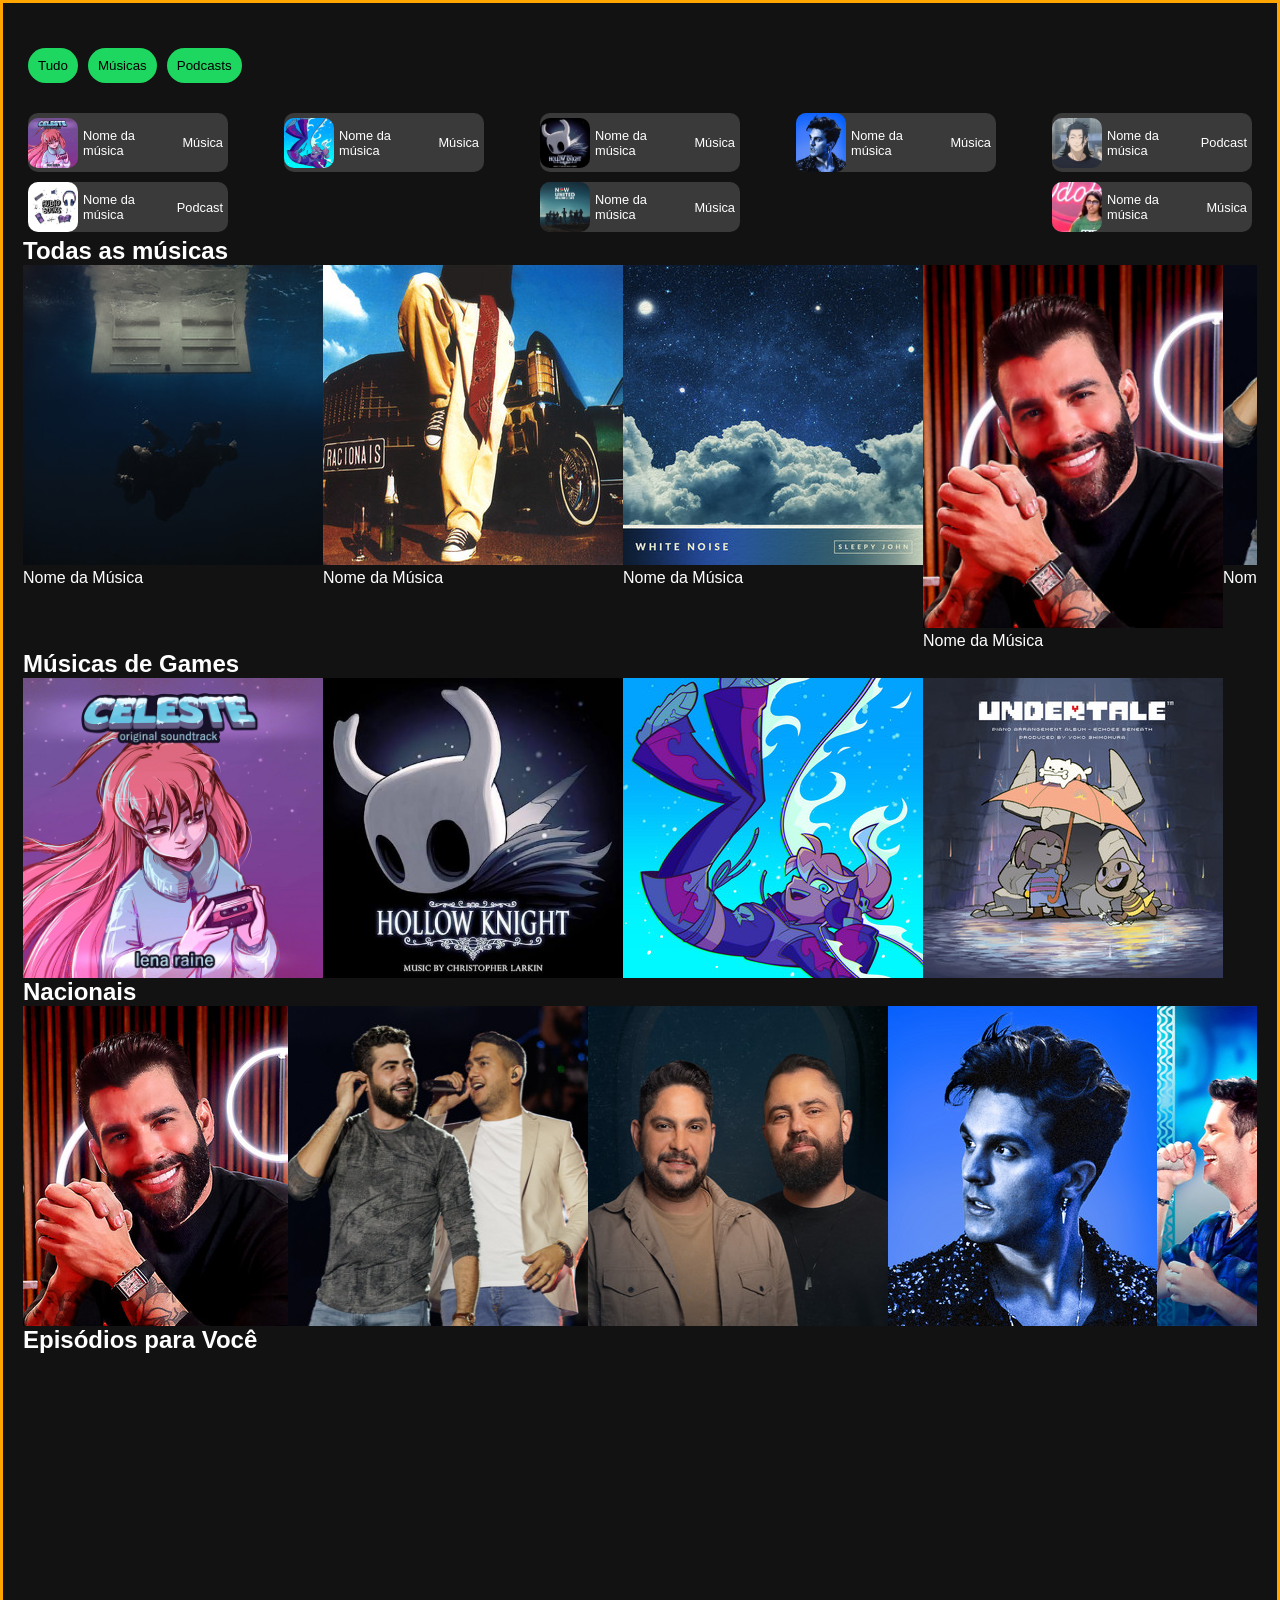
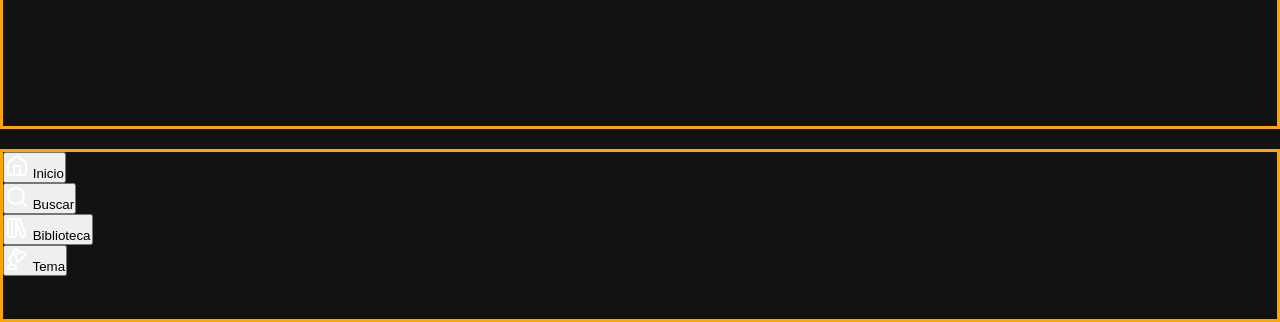
==== spotify/index.html @ 1beeb6f3 "alterando projeto" ====
<!DOCTYPE html>
<html lang="pt-br">
<head>
    <meta charset="UTF-8">
    <meta name="viewport" content="width=device-width, initial-scale=1.0">
    <title>spotify</title>
    <script async src="script.js"></script>
    <link rel="stylesheet" href="mobileFirst.css">
</head>
<body>
   <div class="container">
       <main id="main">
        <section class="inicio" id="home">
            <nav>
                <ul>
                    <li><button class="botoesHome" id="tudo">Tudo</button></li>
                    <li><button class="botoesHome" id="musicas">Músicas</button></li>
                    <li><button class="botoesHome" id="podcasts">Podcasts</button></li>
                </ul>
            </nav>
            <div id="respostaConteudoAssistido">
                <div class="conteudo">
                    <img src="imagens/celeste.jpg" alt="imagem1" class="imagemConteudo">
                    <p class="textoAssistido">Nome da música</p>
                    <p class="categoria">Música</p>
                </div>
                <div class="conteudo">
                    <img src="imagens/rift.jpg" alt="imagem2" class="imagemConteudo">
                    <p class="textoAssistido">Nome da música</p>
                    <p class="categoria">Música</p>
                </div>
                <div class="conteudo">
                    <img src="imagens/hollow.jpg" alt="imagem3" class="imagemConteudo">
                    <p class="textoAssistido">Nome da música</p>
                    <p class="categoria">Música</p>
                </div>
                <div class="conteudo">
                    <img src="imagens/artista-luan-santana.jpg" alt="imagem4" class="imagemConteudo">
                    <p class="textoAssistido">Nome da música</p>
                    <p class="categoria">Música</p>
                </div>
                <div class="conteudo">
                    <img src="imagens/fisolofatos.jpg" alt="imagem5" class="imagemConteudo">
                    <p class="textoAssistido">Nome da música</p>
                    <p class="categoria">Podcast</p>
                </div>
                <div class="conteudo">
                    <img src="imagens/audiolivro.jpg" alt="imagem6" class="imagemConteudo">
                    <p class="textoAssistido">Nome da música</p>
                    <p class="categoria">Podcast</p>
                </div>
                <div class="conteudo">
                    <img src="imagens/now.jpg" alt="imagem7" class="imagemConteudo">
                    <p class="textoAssistido">Nome da música</p>
                    <p class="categoria">Música</p>
                </div>
                <div class="conteudo">
                    <img src="imagens/ursinho.jpg" alt="imagem8" class="imagemConteudo">
                    <p class="textoAssistido">Nome da música</p>
                    <p class="categoria">Música</p>
                </div>
            </div>
            <div class="todasMusicasPodcasts">
                <div class="musicasPodcasts">
                    <h1>Todas as músicas</h1>
                    <div class="imagensLaterais">
                        <div class="imagem"><img src="imagens/album-hit-me.jpg" class="imagemLateral" alt=""><span>Nome da Música</span></div>
                        <div class="imagemNomeMusica"><img src="imagens/album-vida-loka.jpg" class="imagemLateral" alt=""> <span>Nome da Música</span></div>
                        <div class="imagemNomeMusica"><img src="imagens/album-white-noise.jpg" class="imagemLateral" alt=""> <span>Nome da Música</span></div>
                        <div class="imagemNomeMusica"><img src="imagens/artista-gustavo-limma.jpg" class="imagemLateral" alt=""><span>Nome da Música</span></div>
                        <div class="imagemNomeMusica"><img src="imagens/artista-henrique-juliano.jpg" class="imagemLateral" alt=""><span>Nome da Música</span></div>
                        <div class="imagemNomeMusica"><img src="imagens/artista-jorge-mateus.jpg" class="imagemLateral" alt=""><span>Nome da Música</span></div>
                        <div class="imagemNomeMusica"><img src="imagens/artista-luan-santana.jpg" class="imagemLateral" alt=""><span>Nome da Música</span></div>
                        <div class="imagemNomeMusica"><img src="imagens/artista-mateus-kauan.jpg" class="imagemLateral" alt=""><span>Nome da Música</span></div>
                        <div class="imagemNomeMusica"><img src="imagens/artista-ze-neto.jpg" class="imagemLateral" alt=""> <span>Nome da Música</span></div>
                        <div class="imagemNomeMusica"><img src="imagens/audiolivro.jpg" class="imagemLateral" alt=""> <span>Nome da Música</span></div>
                        <div class="imagemNomeMusica"><img src="imagens/bieber.jpg" class="imagemLateral" alt=""> <span>Nome da Música</span></div>
                        <div class="imagemNomeMusica"><img src="imagens/celeste.jpg" class="imagemLateral" alt=""> <span>Nome da Música</span></div>
                        <div class="imagemNomeMusica"><img src="imagens/fisolofatos.jpg" class="imagemLateral" alt=""> <span>Nome da Música</span></div>
                        <div class="imagemNomeMusica"><img src="imagens/hollow.jpg" class="imagemLateral" alt=""> <span>Nome da Música</span></div>
                        <div class="imagemNomeMusica"><img src="imagens/images.jpg" class="imagemLateral" alt=""> <span>Nome da Música</span></div>
                        <div class="imagemNomeMusica"><img src="imagens/now.jpg" class="imagemLateral" alt=""> <span>Nome da Música</span></div>
                        <div class="imagemNomeMusica"><img src="imagens/olivia.jpg" class="imagemLateral" alt=""> <span>Nome da Música</span></div>
                        <div class="imagemNomeMusica"><img src="imagens/rift.jpg" class="imagemLateral" alt=""> <span>Nome da Música</span></div>
                        <div class="imagemNomeMusica"><img src="imagens/undertale.jpg" class="imagemLateral" alt=""> <span>Nome da Música</span></div>
                        <div class="imagemNomeMusica"><img src="imagens/ursinho.jpg" class="imagemLateral" alt=""> <span>Nome da Música</span></div>
                    </div>
                </div>
                <div class="musicasPodcasts">
                    <h1>Músicas de Games</h1>
                    <div class="imagensLaterais">
                        <img src="imagens/celeste.jpg" class="imagemLateral" alt="">
                        <img src="imagens/hollow.jpg" class="imagemLateral" alt="">
                        <img src="imagens/rift.jpg" class="imagemLateral" alt="">
                        <img src="imagens/undertale.jpg" class="imagemLateral" alt="">
                    </div>
                </div>
                <div class="musicasPodcasts">
                    <h1>Nacionais</h1>
                    <div class="imagensLaterais">
                        <img src="imagens/artista-gustavo-limma.jpg" class="imagemLateral" alt="">
                        <img src="imagens/artista-henrique-juliano.jpg" class="imagemLateral" alt="">
                        <img src="imagens/artista-jorge-mateus.jpg" class="imagemLateral" alt="">
                        <img src="imagens/artista-luan-santana.jpg" class="imagemLateral" alt="">
                        <img src="imagens/artista-mateus-kauan.jpg" class="imagemLateral" alt="">
                        <img src="imagens/artista-ze-neto.jpg" class="imagemLateral" alt="">
                    </div>
                </div>
                <div class="musicasPodcasts">
                    <h1>Episódios para Você</h1>
                    <div class="imagensLaterais">
                        <iframe data-testid="embed-iframe" style="border-radius:12px" src="https://open.spotify.com/embed/episode/2Ak2cxZjwN4RFr2B9PxRNq/video?utm_source=generator&si=b694e03b4227480e" width="624" height="351" frameBorder="0" allowfullscreen="" allow="autoplay; clipboard-write; encrypted-media; fullscreen; picture-in-picture" loading="lazy"></iframe>
                        <iframe data-testid="embed-iframe" style="border-radius:12px" src="https://open.spotify.com/embed/album/61zs0aCHOeTjiq68Gtgbyr?utm_source=generator&si=03b71d502d1e47e2" width="100%" height="352" frameBorder="0" allowfullscreen="" allow="autoplay; clipboard-write; encrypted-media; fullscreen; picture-in-picture" loading="lazy"></iframe>
                        <iframe data-testid="embed-iframe" style="border-radius:12px" src="https://open.spotify.com/embed/episode/2ncqU51EcldjbXZwUIEuwy/video?utm_source=generator&theme=0&si=b7e1fe48923e4279" width="624" height="351" frameBorder="0" allowfullscreen="" allow="autoplay; clipboard-write; encrypted-media; fullscreen; picture-in-picture" loading="lazy"></iframe>
                    </div>
                </div>
            </div>
        </section>
       </main>
       <nav id="nav">
        <ul>
            <li><button class="botoes" data-id="home">
                <svg xmlns="http://www.w3.org/2000/svg" width="24" height="24" viewBox="0 0 24 24" fill="none" stroke="#ffffff" stroke-width="2" stroke-linecap="round" stroke-linejoin="round" class="lucide lucide-house preview-icon"><path d="M15 21v-8a1 1 0 0 0-1-1h-4a1 1 0 0 0-1 1v8"/><path d="M3 10a2 2 0 0 1 .709-1.528l7-6a2 2 0 0 1 2.582 0l7 6A2 2 0 0 1 21 10v9a2 2 0 0 1-2 2H5a2 2 0 0 1-2-2z"/></svg>
                <span>Inicio</span>
            </button></li>
            <li><button class="botoes" data-id="buscar">
                <svg xmlns="http://www.w3.org/2000/svg" width="24" height="24" viewBox="0 0 24 24" fill="none" stroke="#ffffff" stroke-width="2" stroke-linecap="round" stroke-linejoin="round" class="lucide lucide-search preview-icon"><path d="m21 21-4.34-4.34"/><circle cx="11" cy="11" r="8"/></svg>
                <span>Buscar</span>
            </button></li>
            <li><button class="botoes" data-id="biblioteca">
                <svg xmlns="http://www.w3.org/2000/svg" width="24" height="24" viewBox="0 0 24 24" fill="none" stroke="#ffffff" stroke-width="2" stroke-linecap="round" stroke-linejoin="round" class="lucide lucide-library-big preview-icon"><rect width="8" height="18" x="3" y="3" rx="1"/><path d="M7 3v18"/><path d="M20.4 18.9c.2.5-.1 1.1-.6 1.3l-1.9.7c-.5.2-1.1-.1-1.3-.6L11.1 5.1c-.2-.5.1-1.1.6-1.3l1.9-.7c.5-.2 1.1.1 1.3.6Z"/></svg>
                <span>Biblioteca</span>
            </button></li>
            <li><button class="botoes" data-id="tema">
               <svg xmlns="http://www.w3.org/2000/svg" width="24" height="24" viewBox="0 0 24 24" fill="none" stroke="#ffffff" stroke-width="2" stroke-linecap="round" stroke-linejoin="round" class="lucide lucide-lamp-desk preview-icon"><path d="M10.293 2.293a1 1 0 0 1 1.414 0l2.5 2.5 5.994 1.227a1 1 0 0 1 .506 1.687l-7 7a1 1 0 0 1-1.687-.506l-1.227-5.994-2.5-2.5a1 1 0 0 1 0-1.414z"/><path d="m14.207 4.793-3.414 3.414"/><path d="M3 20a2 2 0 0 1 2-2h4a2 2 0 0 1 2 2v1a1 1 0 0 1-1 1H4a1 1 0 0 1-1-1z"/><path d="m9.086 6.5-4.793 4.793a1 1 0 0 0-.18 1.17L7 18"/></svg>
               <span>Tema</span>
            </button></li>
        </ul>
       </nav>
   </div>
</body>
</html>
---- spotify/mobileFirst.css ----
* {
    margin: 0;
    padding: 0;
    box-sizing: border-box;
    font-family: Arial, Helvetica, sans-serif;
}
body {
    width: 100%;
    height: 100vh;
    background-color: #121212;
    color: white;
}
body.ativo {
    background-color: white;
    color: black;
}
.container {
    display: grid;
    grid-template: 10fr 1fr / 100%;
    gap: 20px;
}
#main {
    width: 100%;
    padding: 20px;
    border: 3px solid orange;
    grid-area: 1 / 1 / 2 / 1;
}
#main nav {
    margin: 20px 0;
}
#main ul {
    display: flex;
    list-style-type: none;
}
#main .botoesHome {
    padding: 10px;
    margin: 5px;
    border-radius: 20px;
    border: none;
    cursor: pointer;
    transition: .4s ease-in-out;
    background-color: #1ED760;
}
#main .botoesHome:hover {
    background-color: #16A34A;
}
#respostaConteudoAssistido {
    display: flex;
    flex-flow: wrap;
    justify-content: space-between;
}
.conteudo {
    display: flex;
    background-color: #3a3a3a;
    width: 200px;
    align-items: center;
    border-radius: 10px;
    margin: 5px;
    cursor: pointer;
    transition: .4s ease-in-out;
}
.conteudo:hover {
    background-color: #3a3a3a88;
}
.imagemConteudo {
    border-radius: 10px;
    width: 50px;
}
.conteudo p{
    margin: 5px;
    font-size: .8em;
}
.imagemLateral {
    width: 300px;
}
.imagensLaterais {
    display: flex;
    overflow-x: auto;
}

#nav {
    grid-area: 2 / 1 / -1 / 1;
    border: 3px solid orange;
}
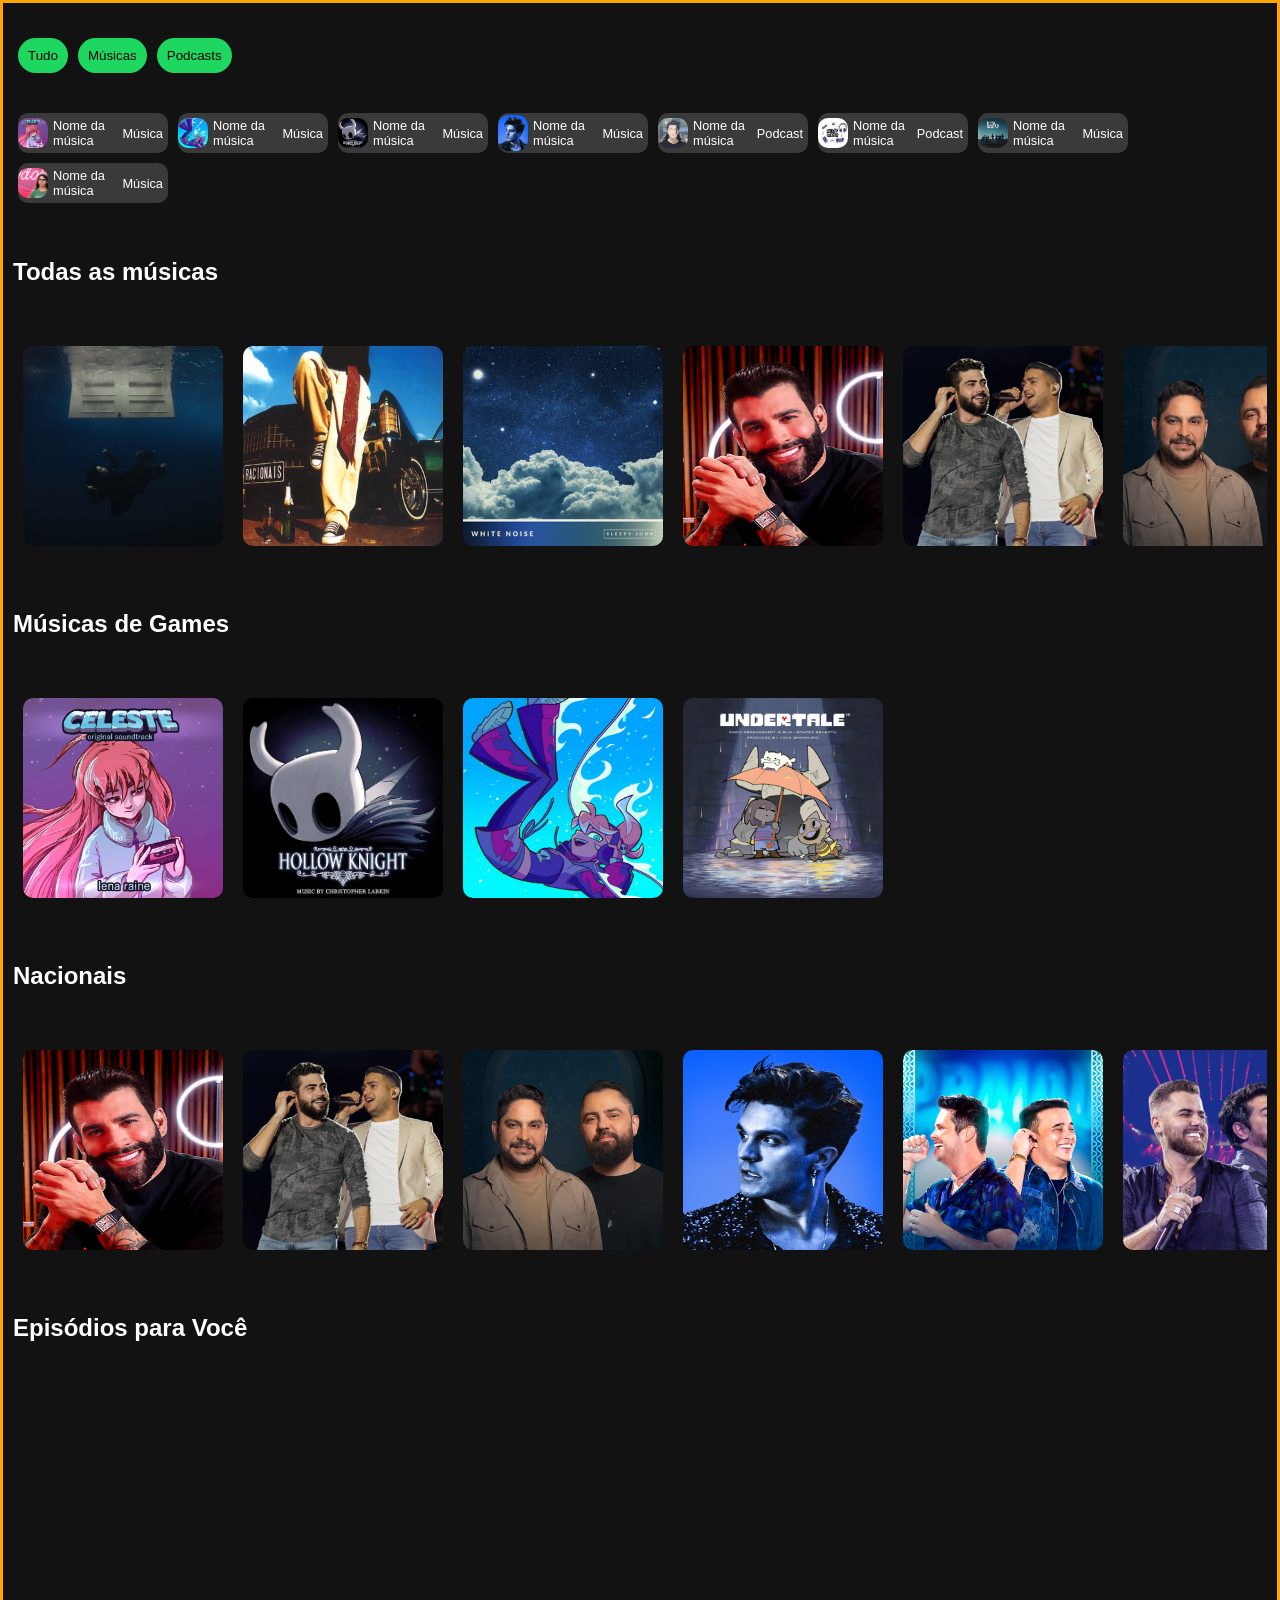
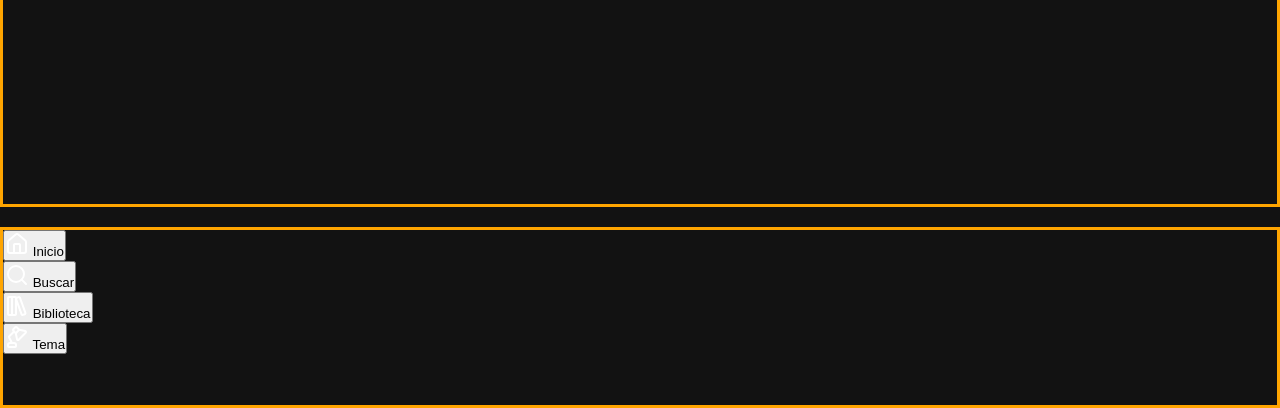
==== commit 7046dd9b: "atualizando" ====
--- a/spotify/index.html
+++ b/spotify/index.html
@@ -64,46 +64,136 @@
                 <div class="musicasPodcasts">
                     <h1>Todas as músicas</h1>
                     <div class="imagensLaterais">
-                        <div class="imagem"><img src="imagens/album-hit-me.jpg" class="imagemLateral" alt=""><span>Nome da Música</span></div>
-                        <div class="imagemNomeMusica"><img src="imagens/album-vida-loka.jpg" class="imagemLateral" alt=""> <span>Nome da Música</span></div>
-                        <div class="imagemNomeMusica"><img src="imagens/album-white-noise.jpg" class="imagemLateral" alt=""> <span>Nome da Música</span></div>
-                        <div class="imagemNomeMusica"><img src="imagens/artista-gustavo-limma.jpg" class="imagemLateral" alt=""><span>Nome da Música</span></div>
-                        <div class="imagemNomeMusica"><img src="imagens/artista-henrique-juliano.jpg" class="imagemLateral" alt=""><span>Nome da Música</span></div>
-                        <div class="imagemNomeMusica"><img src="imagens/artista-jorge-mateus.jpg" class="imagemLateral" alt=""><span>Nome da Música</span></div>
-                        <div class="imagemNomeMusica"><img src="imagens/artista-luan-santana.jpg" class="imagemLateral" alt=""><span>Nome da Música</span></div>
-                        <div class="imagemNomeMusica"><img src="imagens/artista-mateus-kauan.jpg" class="imagemLateral" alt=""><span>Nome da Música</span></div>
-                        <div class="imagemNomeMusica"><img src="imagens/artista-ze-neto.jpg" class="imagemLateral" alt=""> <span>Nome da Música</span></div>
-                        <div class="imagemNomeMusica"><img src="imagens/audiolivro.jpg" class="imagemLateral" alt=""> <span>Nome da Música</span></div>
-                        <div class="imagemNomeMusica"><img src="imagens/bieber.jpg" class="imagemLateral" alt=""> <span>Nome da Música</span></div>
-                        <div class="imagemNomeMusica"><img src="imagens/celeste.jpg" class="imagemLateral" alt=""> <span>Nome da Música</span></div>
-                        <div class="imagemNomeMusica"><img src="imagens/fisolofatos.jpg" class="imagemLateral" alt=""> <span>Nome da Música</span></div>
-                        <div class="imagemNomeMusica"><img src="imagens/hollow.jpg" class="imagemLateral" alt=""> <span>Nome da Música</span></div>
-                        <div class="imagemNomeMusica"><img src="imagens/images.jpg" class="imagemLateral" alt=""> <span>Nome da Música</span></div>
-                        <div class="imagemNomeMusica"><img src="imagens/now.jpg" class="imagemLateral" alt=""> <span>Nome da Música</span></div>
-                        <div class="imagemNomeMusica"><img src="imagens/olivia.jpg" class="imagemLateral" alt=""> <span>Nome da Música</span></div>
-                        <div class="imagemNomeMusica"><img src="imagens/rift.jpg" class="imagemLateral" alt=""> <span>Nome da Música</span></div>
-                        <div class="imagemNomeMusica"><img src="imagens/undertale.jpg" class="imagemLateral" alt=""> <span>Nome da Música</span></div>
-                        <div class="imagemNomeMusica"><img src="imagens/ursinho.jpg" class="imagemLateral" alt=""> <span>Nome da Música</span></div>
+                        <div class="imagemNomeMusica">
+                            <img src="imagens/album-hit-me.jpg" class="imagemLateral" alt="">
+                            <button class="botaoPlay"><svg xmlns="http://www.w3.org/2000/svg" width="32" height="32" viewBox="0 0 24 24" fill="black" stroke="currentColor" stroke-width="2" stroke-linecap="round" stroke-linejoin="round" class="lucide lucide-play preview-icon"><path d="M5 5a2 2 0 0 1 3.008-1.728l11.997 6.998a2 2 0 0 1 .003 3.458l-12 7A2 2 0 0 1 5 19z"/></svg></button>
+                        </div>
+                        <div class="imagemNomeMusica">
+                            <img src="imagens/album-vida-loka.jpg" class="imagemLateral" alt="">
+                            <button class="botaoPlay"><svg xmlns="http://www.w3.org/2000/svg" width="32" height="32" viewBox="0 0 24 24" fill="black" stroke="currentColor" stroke-width="2" stroke-linecap="round" stroke-linejoin="round" class="lucide lucide-play preview-icon"><path d="M5 5a2 2 0 0 1 3.008-1.728l11.997 6.998a2 2 0 0 1 .003 3.458l-12 7A2 2 0 0 1 5 19z"/></svg></button>
+                        </div>
+                        <div class="imagemNomeMusica">
+                            <img src="imagens/album-white-noise.jpg" class="imagemLateral" alt="">
+                            <button class="botaoPlay"><svg xmlns="http://www.w3.org/2000/svg" width="32" height="32" viewBox="0 0 24 24" fill="black" stroke="currentColor" stroke-width="2" stroke-linecap="round" stroke-linejoin="round" class="lucide lucide-play preview-icon"><path d="M5 5a2 2 0 0 1 3.008-1.728l11.997 6.998a2 2 0 0 1 .003 3.458l-12 7A2 2 0 0 1 5 19z"/></svg></button>
+                        </div>
+                        <div class="imagemNomeMusica">
+                            <img src="imagens/artista-gustavo-limma.jpg" class="imagemLateral" alt="">
+                            <button class="botaoPlay"><svg xmlns="http://www.w3.org/2000/svg" width="32" height="32" viewBox="0 0 24 24" fill="black" stroke="currentColor" stroke-width="2" stroke-linecap="round" stroke-linejoin="round" class="lucide lucide-play preview-icon"><path d="M5 5a2 2 0 0 1 3.008-1.728l11.997 6.998a2 2 0 0 1 .003 3.458l-12 7A2 2 0 0 1 5 19z"/></svg></button>
+                        </div>
+                        <div class="imagemNomeMusica">
+                            <img src="imagens/artista-henrique-juliano.jpg" class="imagemLateral" alt="">
+                            <button class="botaoPlay"><svg xmlns="http://www.w3.org/2000/svg" width="32" height="32" viewBox="0 0 24 24" fill="black" stroke="currentColor" stroke-width="2" stroke-linecap="round" stroke-linejoin="round" class="lucide lucide-play preview-icon"><path d="M5 5a2 2 0 0 1 3.008-1.728l11.997 6.998a2 2 0 0 1 .003 3.458l-12 7A2 2 0 0 1 5 19z"/></svg></button>
+                        </div>
+                        <div class="imagemNomeMusica">
+                            <img src="imagens/artista-jorge-mateus.jpg" class="imagemLateral" alt="">
+                            <button class="botaoPlay"><svg xmlns="http://www.w3.org/2000/svg" width="32" height="32" viewBox="0 0 24 24" fill="black" stroke="currentColor" stroke-width="2" stroke-linecap="round" stroke-linejoin="round" class="lucide lucide-play preview-icon"><path d="M5 5a2 2 0 0 1 3.008-1.728l11.997 6.998a2 2 0 0 1 .003 3.458l-12 7A2 2 0 0 1 5 19z"/></svg></button>
+                        </div>
+                        <div class="imagemNomeMusica">
+                            <img src="imagens/artista-luan-santana.jpg" class="imagemLateral" alt="">
+                            <button class="botaoPlay"><svg xmlns="http://www.w3.org/2000/svg" width="32" height="32" viewBox="0 0 24 24" fill="black" stroke="currentColor" stroke-width="2" stroke-linecap="round" stroke-linejoin="round" class="lucide lucide-play preview-icon"><path d="M5 5a2 2 0 0 1 3.008-1.728l11.997 6.998a2 2 0 0 1 .003 3.458l-12 7A2 2 0 0 1 5 19z"/></svg></button>
+                        </div>
+                        <div class="imagemNomeMusica">
+                            <img src="imagens/artista-mateus-kauan.jpg" class="imagemLateral" alt="">
+                            <button class="botaoPlay"><svg xmlns="http://www.w3.org/2000/svg" width="32" height="32" viewBox="0 0 24 24" fill="black" stroke="currentColor" stroke-width="2" stroke-linecap="round" stroke-linejoin="round" class="lucide lucide-play preview-icon"><path d="M5 5a2 2 0 0 1 3.008-1.728l11.997 6.998a2 2 0 0 1 .003 3.458l-12 7A2 2 0 0 1 5 19z"/></svg></button>
+                        </div>
+                        <div class="imagemNomeMusica">
+                            <img src="imagens/artista-ze-neto.jpg" class="imagemLateral" alt="">
+                            <button class="botaoPlay"><svg xmlns="http://www.w3.org/2000/svg" width="32" height="32" viewBox="0 0 24 24" fill="black" stroke="currentColor" stroke-width="2" stroke-linecap="round" stroke-linejoin="round" class="lucide lucide-play preview-icon"><path d="M5 5a2 2 0 0 1 3.008-1.728l11.997 6.998a2 2 0 0 1 .003 3.458l-12 7A2 2 0 0 1 5 19z"/></svg></button>
+                        </div>
+                        <div class="imagemNomeMusica">
+                            <img src="imagens/audiolivro.jpg" class="imagemLateral" alt="">
+                            <button class="botaoPlay"><svg xmlns="http://www.w3.org/2000/svg" width="32" height="32" viewBox="0 0 24 24" fill="black" stroke="currentColor" stroke-width="2" stroke-linecap="round" stroke-linejoin="round" class="lucide lucide-play preview-icon"><path d="M5 5a2 2 0 0 1 3.008-1.728l11.997 6.998a2 2 0 0 1 .003 3.458l-12 7A2 2 0 0 1 5 19z"/></svg></button>
+                        </div>
+                        <div class="imagemNomeMusica">
+                            <img src="imagens/bieber.jpg" class="imagemLateral" alt="">
+                            <button class="botaoPlay"><svg xmlns="http://www.w3.org/2000/svg" width="32" height="32" viewBox="0 0 24 24" fill="black" stroke="currentColor" stroke-width="2" stroke-linecap="round" stroke-linejoin="round" class="lucide lucide-play preview-icon"><path d="M5 5a2 2 0 0 1 3.008-1.728l11.997 6.998a2 2 0 0 1 .003 3.458l-12 7A2 2 0 0 1 5 19z"/></svg></button>
+                        </div>
+                        <div class="imagemNomeMusica">
+                            <img src="imagens/celeste.jpg" class="imagemLateral" alt="">
+                            <button class="botaoPlay"><svg xmlns="http://www.w3.org/2000/svg" width="32" height="32" viewBox="0 0 24 24" fill="black" stroke="currentColor" stroke-width="2" stroke-linecap="round" stroke-linejoin="round" class="lucide lucide-play preview-icon"><path d="M5 5a2 2 0 0 1 3.008-1.728l11.997 6.998a2 2 0 0 1 .003 3.458l-12 7A2 2 0 0 1 5 19z"/></svg></button>
+                        </div>
+                        <div class="imagemNomeMusica">
+                            <img src="imagens/fisolofatos.jpg" class="imagemLateral" alt="">
+                            <button class="botaoPlay"><svg xmlns="http://www.w3.org/2000/svg" width="32" height="32" viewBox="0 0 24 24" fill="black" stroke="currentColor" stroke-width="2" stroke-linecap="round" stroke-linejoin="round" class="lucide lucide-play preview-icon"><path d="M5 5a2 2 0 0 1 3.008-1.728l11.997 6.998a2 2 0 0 1 .003 3.458l-12 7A2 2 0 0 1 5 19z"/></svg></button>
+                        </div>
+                        <div class="imagemNomeMusica">
+                            <img src="imagens/hollow.jpg" class="imagemLateral" alt="">
+                            <button class="botaoPlay"><svg xmlns="http://www.w3.org/2000/svg" width="32" height="32" viewBox="0 0 24 24" fill="black" stroke="currentColor" stroke-width="2" stroke-linecap="round" stroke-linejoin="round" class="lucide lucide-play preview-icon"><path d="M5 5a2 2 0 0 1 3.008-1.728l11.997 6.998a2 2 0 0 1 .003 3.458l-12 7A2 2 0 0 1 5 19z"/></svg></button>
+                        </div>
+                        <div class="imagemNomeMusica">
+                            <img src="imagens/images.jpg" class="imagemLateral" alt="">
+                            <button class="botaoPlay"><svg xmlns="http://www.w3.org/2000/svg" width="32" height="32" viewBox="0 0 24 24" fill="black" stroke="currentColor" stroke-width="2" stroke-linecap="round" stroke-linejoin="round" class="lucide lucide-play preview-icon"><path d="M5 5a2 2 0 0 1 3.008-1.728l11.997 6.998a2 2 0 0 1 .003 3.458l-12 7A2 2 0 0 1 5 19z"/></svg></button>
+                        </div>
+                        <div class="imagemNomeMusica">
+                            <img src="imagens/now.jpg" class="imagemLateral" alt="">
+                            <button class="botaoPlay"><svg xmlns="http://www.w3.org/2000/svg" width="32" height="32" viewBox="0 0 24 24" fill="black" stroke="currentColor" stroke-width="2" stroke-linecap="round" stroke-linejoin="round" class="lucide lucide-play preview-icon"><path d="M5 5a2 2 0 0 1 3.008-1.728l11.997 6.998a2 2 0 0 1 .003 3.458l-12 7A2 2 0 0 1 5 19z"/></svg></button>
+                        </div>
+                        <div class="imagemNomeMusica">
+                            <img src="imagens/olivia.jpg" class="imagemLateral" alt="">
+                            <button class="botaoPlay"><svg xmlns="http://www.w3.org/2000/svg" width="32" height="32" viewBox="0 0 24 24" fill="black" stroke="currentColor" stroke-width="2" stroke-linecap="round" stroke-linejoin="round" class="lucide lucide-play preview-icon"><path d="M5 5a2 2 0 0 1 3.008-1.728l11.997 6.998a2 2 0 0 1 .003 3.458l-12 7A2 2 0 0 1 5 19z"/></svg></button>
+                        </div>
+                        <div class="imagemNomeMusica">
+                            <img src="imagens/rift.jpg" class="imagemLateral" alt="">
+                            <button class="botaoPlay"><svg xmlns="http://www.w3.org/2000/svg" width="32" height="32" viewBox="0 0 24 24" fill="black" stroke="currentColor" stroke-width="2" stroke-linecap="round" stroke-linejoin="round" class="lucide lucide-play preview-icon"><path d="M5 5a2 2 0 0 1 3.008-1.728l11.997 6.998a2 2 0 0 1 .003 3.458l-12 7A2 2 0 0 1 5 19z"/></svg></button>
+                        </div>
+                        <div class="imagemNomeMusica">
+                            <img src="imagens/undertale.jpg" class="imagemLateral" alt="">
+                            <button class="botaoPlay"><svg xmlns="http://www.w3.org/2000/svg" width="32" height="32" viewBox="0 0 24 24" fill="black" stroke="currentColor" stroke-width="2" stroke-linecap="round" stroke-linejoin="round" class="lucide lucide-play preview-icon"><path d="M5 5a2 2 0 0 1 3.008-1.728l11.997 6.998a2 2 0 0 1 .003 3.458l-12 7A2 2 0 0 1 5 19z"/></svg></button>
+                        </div>
+                        <div class="imagemNomeMusica">
+                            <img src="imagens/ursinho.jpg" class="imagemLateral" alt="">
+                            <button class="botaoPlay"><svg xmlns="http://www.w3.org/2000/svg" width="32" height="32" viewBox="0 0 24 24" fill="black" stroke="currentColor" stroke-width="2" stroke-linecap="round" stroke-linejoin="round" class="lucide lucide-play preview-icon"><path d="M5 5a2 2 0 0 1 3.008-1.728l11.997 6.998a2 2 0 0 1 .003 3.458l-12 7A2 2 0 0 1 5 19z"/></svg></button>
+                        </div>
                     </div>
                 </div>
                 <div class="musicasPodcasts">
                     <h1>Músicas de Games</h1>
                     <div class="imagensLaterais">
-                        <img src="imagens/celeste.jpg" class="imagemLateral" alt="">
-                        <img src="imagens/hollow.jpg" class="imagemLateral" alt="">
-                        <img src="imagens/rift.jpg" class="imagemLateral" alt="">
-                        <img src="imagens/undertale.jpg" class="imagemLateral" alt="">
+                        <div class="imagemNomeMusica">
+                            <img src="imagens/celeste.jpg" class="imagemLateral" alt="">
+                            <button class="botaoPlay"><svg xmlns="http://www.w3.org/2000/svg" width="32" height="32" viewBox="0 0 24 24" fill="black" stroke="currentColor" stroke-width="2" stroke-linecap="round" stroke-linejoin="round" class="lucide lucide-play preview-icon"><path d="M5 5a2 2 0 0 1 3.008-1.728l11.997 6.998a2 2 0 0 1 .003 3.458l-12 7A2 2 0 0 1 5 19z"/></svg></button>
+                        </div>
+                        <div class="imagemNomeMusica">
+                            <img src="imagens/hollow.jpg" class="imagemLateral" alt="">
+                            <button class="botaoPlay"><svg xmlns="http://www.w3.org/2000/svg" width="32" height="32" viewBox="0 0 24 24" fill="black" stroke="currentColor" stroke-width="2" stroke-linecap="round" stroke-linejoin="round" class="lucide lucide-play preview-icon"><path d="M5 5a2 2 0 0 1 3.008-1.728l11.997 6.998a2 2 0 0 1 .003 3.458l-12 7A2 2 0 0 1 5 19z"/></svg></button>
+                        </div>
+                        <div class="imagemNomeMusica">
+                            <img src="imagens/rift.jpg" class="imagemLateral" alt="">
+                            <button class="botaoPlay"><svg xmlns="http://www.w3.org/2000/svg" width="32" height="32" viewBox="0 0 24 24" fill="black" stroke="currentColor" stroke-width="2" stroke-linecap="round" stroke-linejoin="round" class="lucide lucide-play preview-icon"><path d="M5 5a2 2 0 0 1 3.008-1.728l11.997 6.998a2 2 0 0 1 .003 3.458l-12 7A2 2 0 0 1 5 19z"/></svg></button>
+                        </div>
+                        <div class="imagemNomeMusica">
+                            <img src="imagens/undertale.jpg" class="imagemLateral" alt="">
+                            <button class="botaoPlay"><svg xmlns="http://www.w3.org/2000/svg" width="32" height="32" viewBox="0 0 24 24" fill="black" stroke="currentColor" stroke-width="2" stroke-linecap="round" stroke-linejoin="round" class="lucide lucide-play preview-icon"><path d="M5 5a2 2 0 0 1 3.008-1.728l11.997 6.998a2 2 0 0 1 .003 3.458l-12 7A2 2 0 0 1 5 19z"/></svg></button>
+                        </div>
                     </div>
                 </div>
                 <div class="musicasPodcasts">
                     <h1>Nacionais</h1>
                     <div class="imagensLaterais">
-                        <img src="imagens/artista-gustavo-limma.jpg" class="imagemLateral" alt="">
-                        <img src="imagens/artista-henrique-juliano.jpg" class="imagemLateral" alt="">
-                        <img src="imagens/artista-jorge-mateus.jpg" class="imagemLateral" alt="">
-                        <img src="imagens/artista-luan-santana.jpg" class="imagemLateral" alt="">
-                        <img src="imagens/artista-mateus-kauan.jpg" class="imagemLateral" alt="">
-                        <img src="imagens/artista-ze-neto.jpg" class="imagemLateral" alt="">
+                        <div class="imagemNomeMusica">
+                            <img src="imagens/artista-gustavo-limma.jpg" class="imagemLateral" alt="">
+                            <button class="botaoPlay"><svg xmlns="http://www.w3.org/2000/svg" width="32" height="32" viewBox="0 0 24 24" fill="black" stroke="currentColor" stroke-width="2" stroke-linecap="round" stroke-linejoin="round" class="lucide lucide-play preview-icon"><path d="M5 5a2 2 0 0 1 3.008-1.728l11.997 6.998a2 2 0 0 1 .003 3.458l-12 7A2 2 0 0 1 5 19z"/></svg></button>
+                        </div>
+                        <div class="imagemNomeMusica">
+                            <img src="imagens/artista-henrique-juliano.jpg" class="imagemLateral" alt="">
+                            <button class="botaoPlay"><svg xmlns="http://www.w3.org/2000/svg" width="32" height="32" viewBox="0 0 24 24" fill="black" stroke="currentColor" stroke-width="2" stroke-linecap="round" stroke-linejoin="round" class="lucide lucide-play preview-icon"><path d="M5 5a2 2 0 0 1 3.008-1.728l11.997 6.998a2 2 0 0 1 .003 3.458l-12 7A2 2 0 0 1 5 19z"/></svg></button>
+                        </div>
+                        <div class="imagemNomeMusica">
+                            <img src="imagens/artista-jorge-mateus.jpg" class="imagemLateral" alt="">
+                            <button class="botaoPlay"><svg xmlns="http://www.w3.org/2000/svg" width="32" height="32" viewBox="0 0 24 24" fill="black" stroke="currentColor" stroke-width="2" stroke-linecap="round" stroke-linejoin="round" class="lucide lucide-play preview-icon"><path d="M5 5a2 2 0 0 1 3.008-1.728l11.997 6.998a2 2 0 0 1 .003 3.458l-12 7A2 2 0 0 1 5 19z"/></svg></button>
+                        </div>
+                        <div class="imagemNomeMusica">
+                            <img src="imagens/artista-luan-santana.jpg" class="imagemLateral" alt="">
+                            <button class="botaoPlay"><svg xmlns="http://www.w3.org/2000/svg" width="32" height="32" viewBox="0 0 24 24" fill="black" stroke="currentColor" stroke-width="2" stroke-linecap="round" stroke-linejoin="round" class="lucide lucide-play preview-icon"><path d="M5 5a2 2 0 0 1 3.008-1.728l11.997 6.998a2 2 0 0 1 .003 3.458l-12 7A2 2 0 0 1 5 19z"/></svg></button>
+                        </div>
+                        <div class="imagemNomeMusica">
+                            <img src="imagens/artista-mateus-kauan.jpg" class="imagemLateral" alt="">
+                            <button class="botaoPlay"><svg xmlns="http://www.w3.org/2000/svg" width="32" height="32" viewBox="0 0 24 24" fill="black" stroke="currentColor" stroke-width="2" stroke-linecap="round" stroke-linejoin="round" class="lucide lucide-play preview-icon"><path d="M5 5a2 2 0 0 1 3.008-1.728l11.997 6.998a2 2 0 0 1 .003 3.458l-12 7A2 2 0 0 1 5 19z"/></svg></button>
+                        </div>
+                        <div class="imagemNomeMusica">
+                            <img src="imagens/artista-ze-neto.jpg" class="imagemLateral" alt="">
+                            <button class="botaoPlay"><svg xmlns="http://www.w3.org/2000/svg" width="32" height="32" viewBox="0 0 24 24" fill="black" stroke="currentColor" stroke-width="2" stroke-linecap="round" stroke-linejoin="round" class="lucide lucide-play preview-icon"><path d="M5 5a2 2 0 0 1 3.008-1.728l11.997 6.998a2 2 0 0 1 .003 3.458l-12 7A2 2 0 0 1 5 19z"/></svg></button>
+                        </div>
                     </div>
                 </div>
                 <div class="musicasPodcasts">
--- a/spotify/mobileFirst.css
+++ b/spotify/mobileFirst.css
@@ -21,7 +21,7 @@
 }
 #main {
     width: 100%;
-    padding: 20px;
+    padding: 10px;
     border: 3px solid orange;
     grid-area: 1 / 1 / 2 / 1;
 }
@@ -47,12 +47,17 @@
 #respostaConteudoAssistido {
     display: flex;
     flex-flow: wrap;
-    justify-content: space-between;
+    justify-content: flex-start;
+    margin: 30px 0;
+    width: 100%;
 }
+
+
+
 .conteudo {
     display: flex;
     background-color: #3a3a3a;
-    width: 200px;
+    width: 150px;
     align-items: center;
     border-radius: 10px;
     margin: 5px;
@@ -64,20 +69,58 @@
 }
 .imagemConteudo {
     border-radius: 10px;
-    width: 50px;
+    width: 30px;
 }
 .conteudo p{
     margin: 5px;
     font-size: .8em;
 }
-.imagemLateral {
-    width: 300px;
-}
+
+/* conteudo relacionado a imagens laterais */
+
 .imagensLaterais {
     display: flex;
     overflow-x: auto;
+    scrollbar-color: #555555 #202020;
+    scrollbar-width: thin;
+    margin: 50px 0;
+    cursor: pointer;
+}
+.imagemLateral {
+    width: 200px;
+    height: 200px;
+    margin: 10px;
+    border-radius: 10px;
+    padding: 0px;
+}
+.imagemLateral:hover {
+    background-color: #3a3a3a;
 }
 
+/* musicas */
+
+.musicasPodcasts {
+    margin: 50px 0;
+}
+.imagemNomeMusica {
+    position: relative;
+}
+.botaoPlay {
+    opacity: 0;
+    cursor: pointer;
+    position: absolute;
+    background-color: #1ED760;
+    border: none;
+    border-radius: 50%;
+    padding: 20px;
+    top: 130px;
+    left: 120px;
+    transition: .4s ease-in-out;
+}
+.imagemNomeMusica:hover .botaoPlay{
+    opacity: 1;
+    top: 120px;
+}
 #nav {
     grid-area: 2 / 1 / -1 / 1;
     border: 3px solid orange;
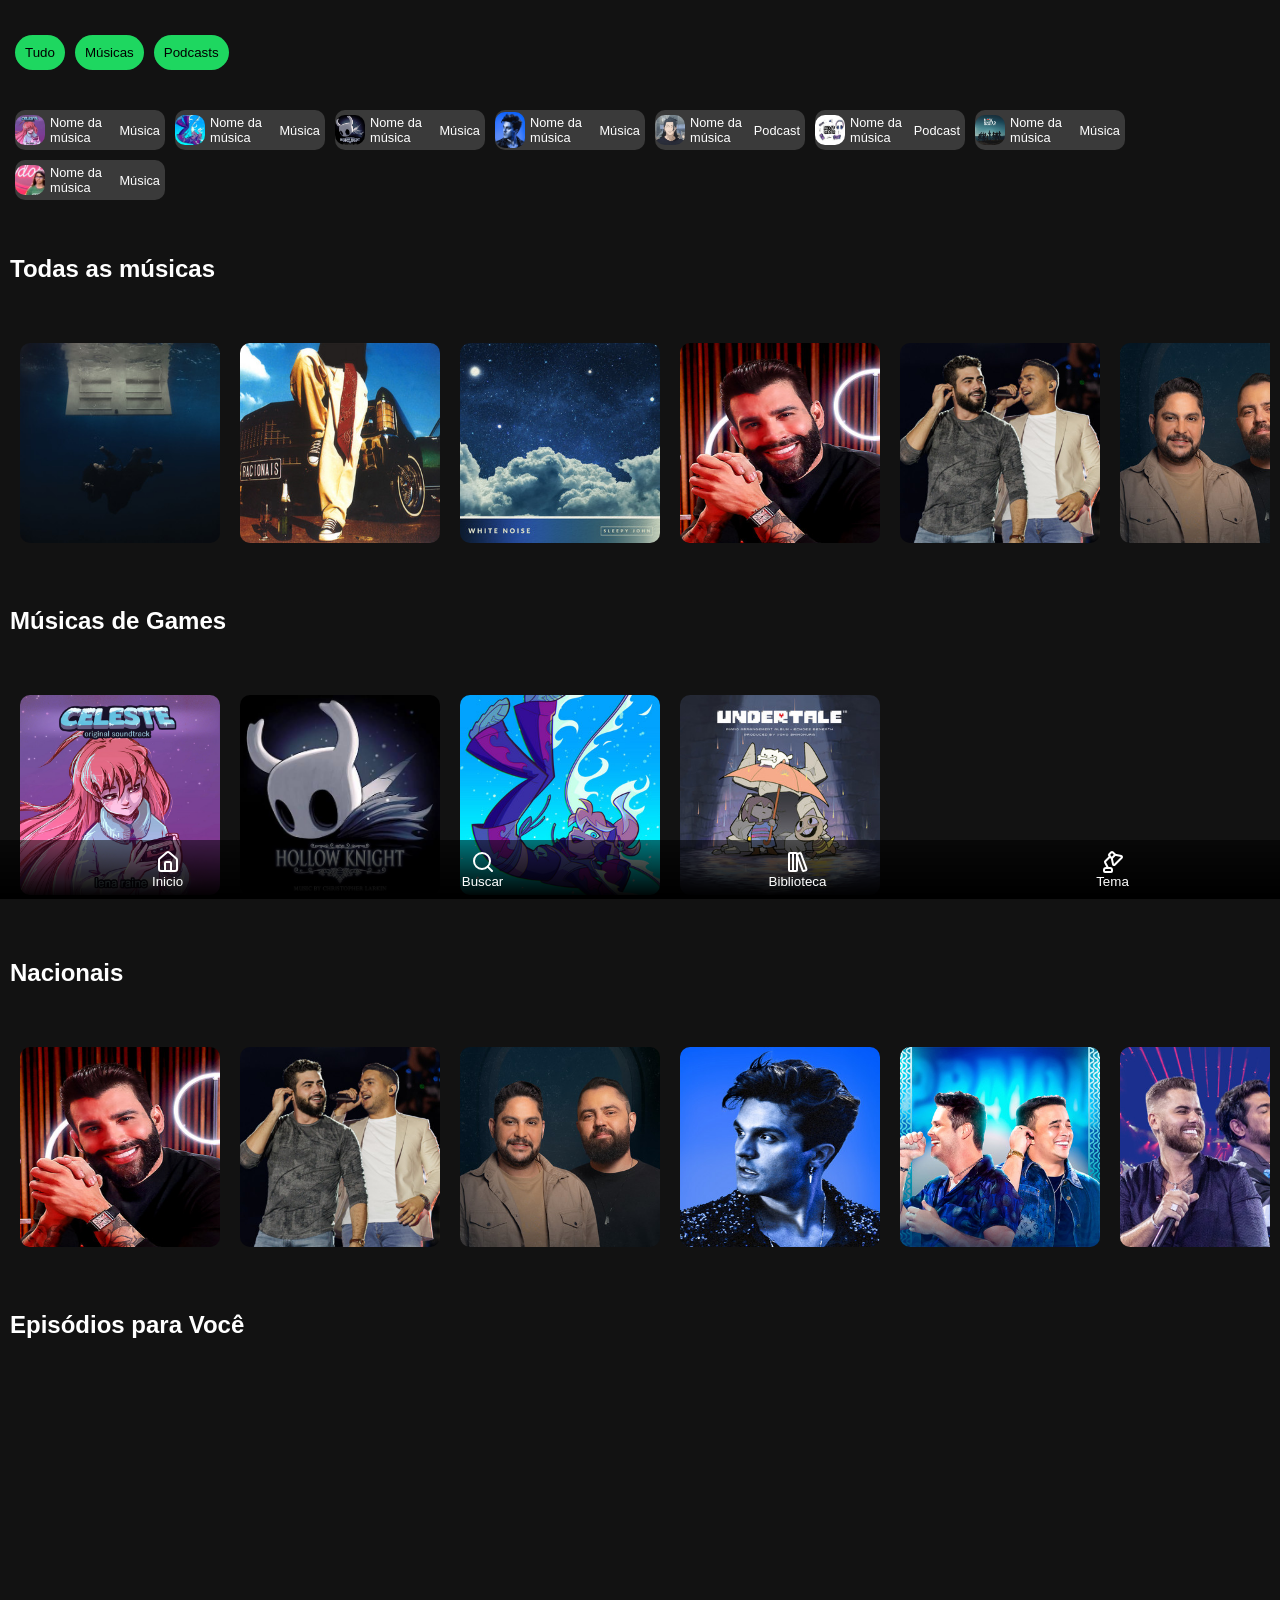
==== commit 1623ccc3: "terminado o main do mobile first" ====
--- a/spotify/index.html
+++ b/spotify/index.html
@@ -199,6 +199,7 @@
                 <div class="musicasPodcasts">
                     <h1>Episódios para Você</h1>
                     <div class="imagensLaterais">
+                        
                         <iframe data-testid="embed-iframe" style="border-radius:12px" src="https://open.spotify.com/embed/episode/2Ak2cxZjwN4RFr2B9PxRNq/video?utm_source=generator&si=b694e03b4227480e" width="624" height="351" frameBorder="0" allowfullscreen="" allow="autoplay; clipboard-write; encrypted-media; fullscreen; picture-in-picture" loading="lazy"></iframe>
                         <iframe data-testid="embed-iframe" style="border-radius:12px" src="https://open.spotify.com/embed/album/61zs0aCHOeTjiq68Gtgbyr?utm_source=generator&si=03b71d502d1e47e2" width="100%" height="352" frameBorder="0" allowfullscreen="" allow="autoplay; clipboard-write; encrypted-media; fullscreen; picture-in-picture" loading="lazy"></iframe>
                         <iframe data-testid="embed-iframe" style="border-radius:12px" src="https://open.spotify.com/embed/episode/2ncqU51EcldjbXZwUIEuwy/video?utm_source=generator&theme=0&si=b7e1fe48923e4279" width="624" height="351" frameBorder="0" allowfullscreen="" allow="autoplay; clipboard-write; encrypted-media; fullscreen; picture-in-picture" loading="lazy"></iframe>
--- a/spotify/mobileFirst.css
+++ b/spotify/mobileFirst.css
@@ -16,13 +16,13 @@
 }
 .container {
     display: grid;
-    grid-template: 10fr 1fr / 100%;
+    grid-template: 10fr 0.1fr / 100%;
     gap: 20px;
 }
 #main {
     width: 100%;
     padding: 10px;
-    border: 3px solid orange;
+    
     grid-area: 1 / 1 / 2 / 1;
 }
 #main nav {
@@ -121,7 +121,38 @@
     opacity: 1;
     top: 120px;
 }
+iframe {
+    margin: 50px 10px;
+    width: 700px;
+    height: 200px;
+    border-radius: 10px;
+    transition: .2s ease-in-out;
+}
+iframe:hover {
+    transform: scale(1.2);
+}
 #nav {
     grid-area: 2 / 1 / -1 / 1;
-    border: 3px solid orange;
+    
+    position: fixed;
+    bottom: 1px;
+    padding: 10px;
+    width: 100%;
+    background-image: linear-gradient(to bottom, rgba(0, 0, 0, 0.518), black);
+}
+#nav ul {
+    display: flex;
+    justify-content: space-around;
+    list-style-type: none;
+}
+#nav button {
+    cursor: pointer;
+    display: flex;
+    flex-flow: column;
+    justify-content: center;
+    align-items: center;
+    width: 100px;
+    border: 0;
+    color: white;
+    background-color: transparent;
 }
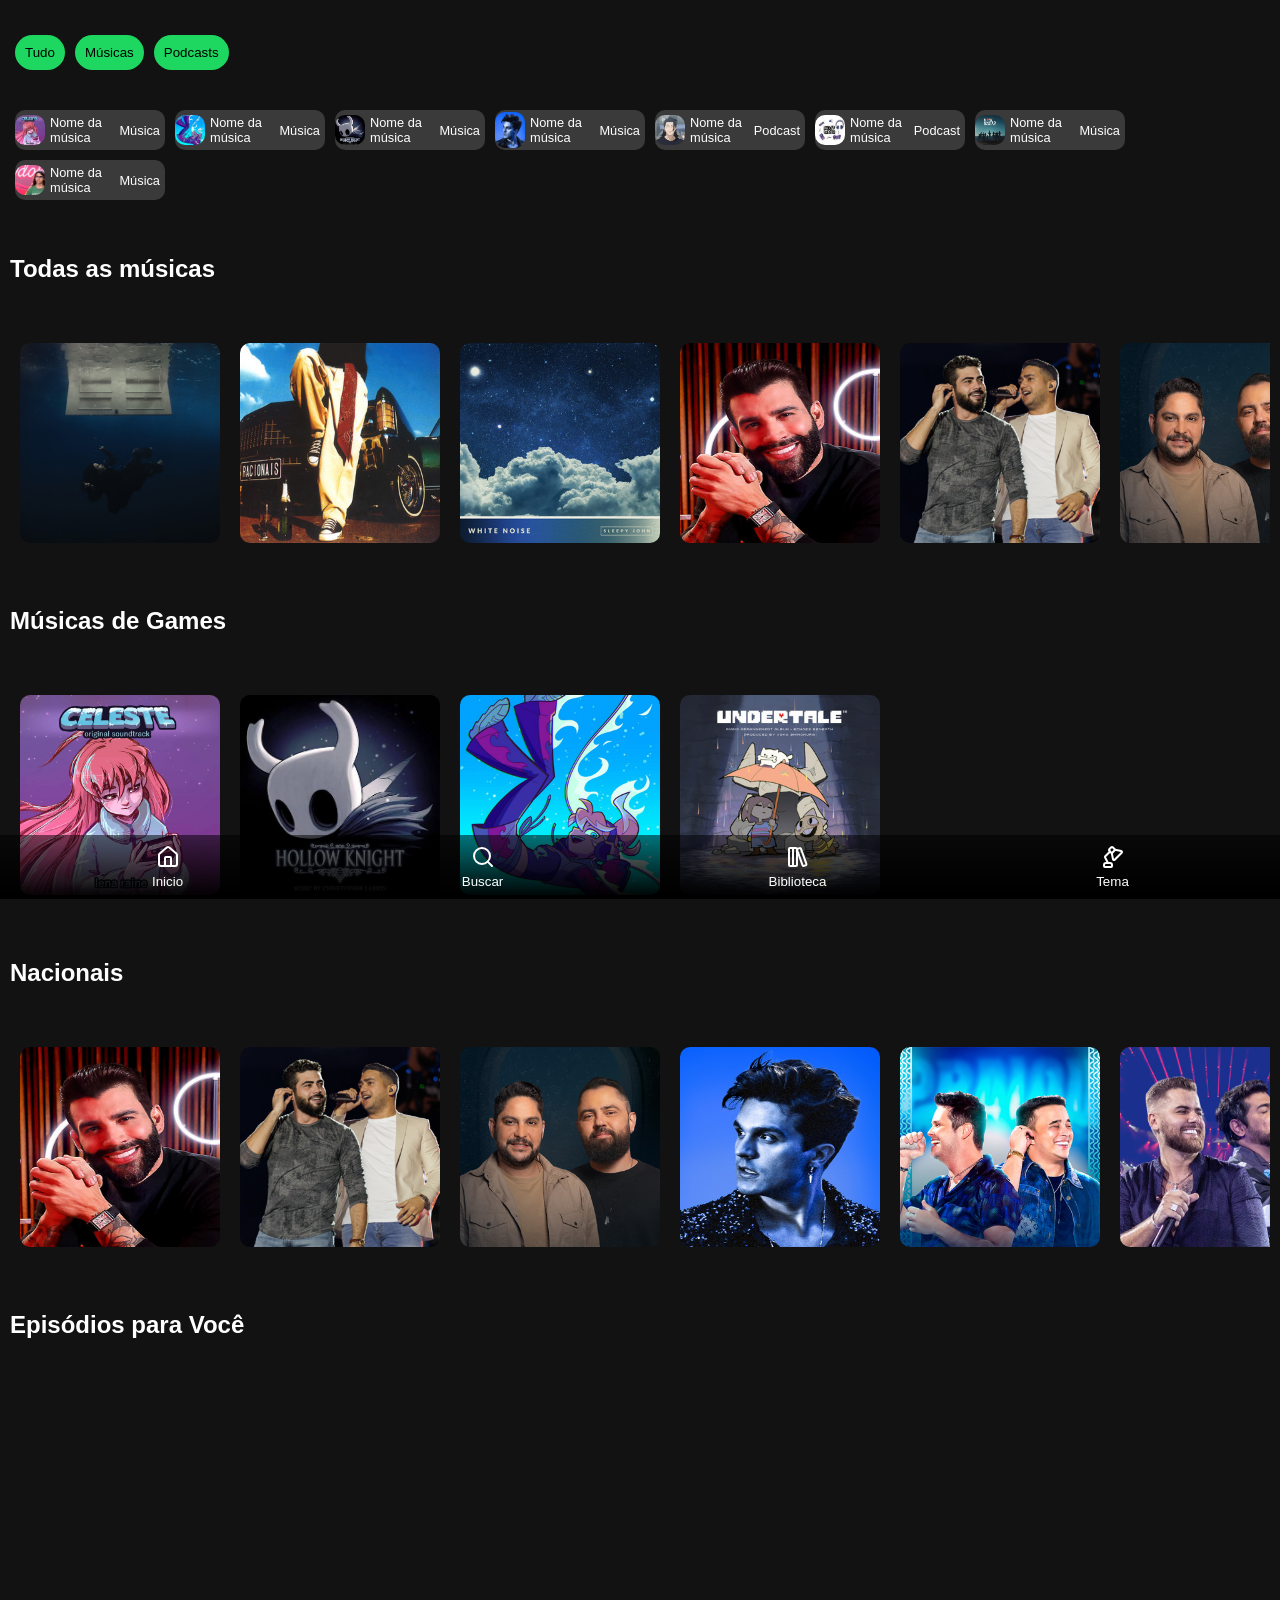
==== commit 4fd2dcbf: "." ====
--- a/spotify/index.html
+++ b/spotify/index.html
@@ -199,7 +199,7 @@
                 <div class="musicasPodcasts">
                     <h1>Episódios para Você</h1>
                     <div class="imagensLaterais">
-                        
+                        <iframe width="560" height="315" src="https://www.youtube.com/embed/qH_E3BYmLdM?si=u45ihRz7yiz3Pedq" title="YouTube video player" frameborder="0" allow="accelerometer; autoplay; clipboard-write; encrypted-media; gyroscope; picture-in-picture; web-share" referrerpolicy="strict-origin-when-cross-origin" allowfullscreen></iframe>
                         <iframe data-testid="embed-iframe" style="border-radius:12px" src="https://open.spotify.com/embed/episode/2Ak2cxZjwN4RFr2B9PxRNq/video?utm_source=generator&si=b694e03b4227480e" width="624" height="351" frameBorder="0" allowfullscreen="" allow="autoplay; clipboard-write; encrypted-media; fullscreen; picture-in-picture" loading="lazy"></iframe>
                         <iframe data-testid="embed-iframe" style="border-radius:12px" src="https://open.spotify.com/embed/album/61zs0aCHOeTjiq68Gtgbyr?utm_source=generator&si=03b71d502d1e47e2" width="100%" height="352" frameBorder="0" allowfullscreen="" allow="autoplay; clipboard-write; encrypted-media; fullscreen; picture-in-picture" loading="lazy"></iframe>
                         <iframe data-testid="embed-iframe" style="border-radius:12px" src="https://open.spotify.com/embed/episode/2ncqU51EcldjbXZwUIEuwy/video?utm_source=generator&theme=0&si=b7e1fe48923e4279" width="624" height="351" frameBorder="0" allowfullscreen="" allow="autoplay; clipboard-write; encrypted-media; fullscreen; picture-in-picture" loading="lazy"></iframe>
--- a/spotify/mobileFirst.css
+++ b/spotify/mobileFirst.css
@@ -149,6 +149,7 @@
     cursor: pointer;
     display: flex;
     flex-flow: column;
+    gap: 5px;
     justify-content: center;
     align-items: center;
     width: 100px;
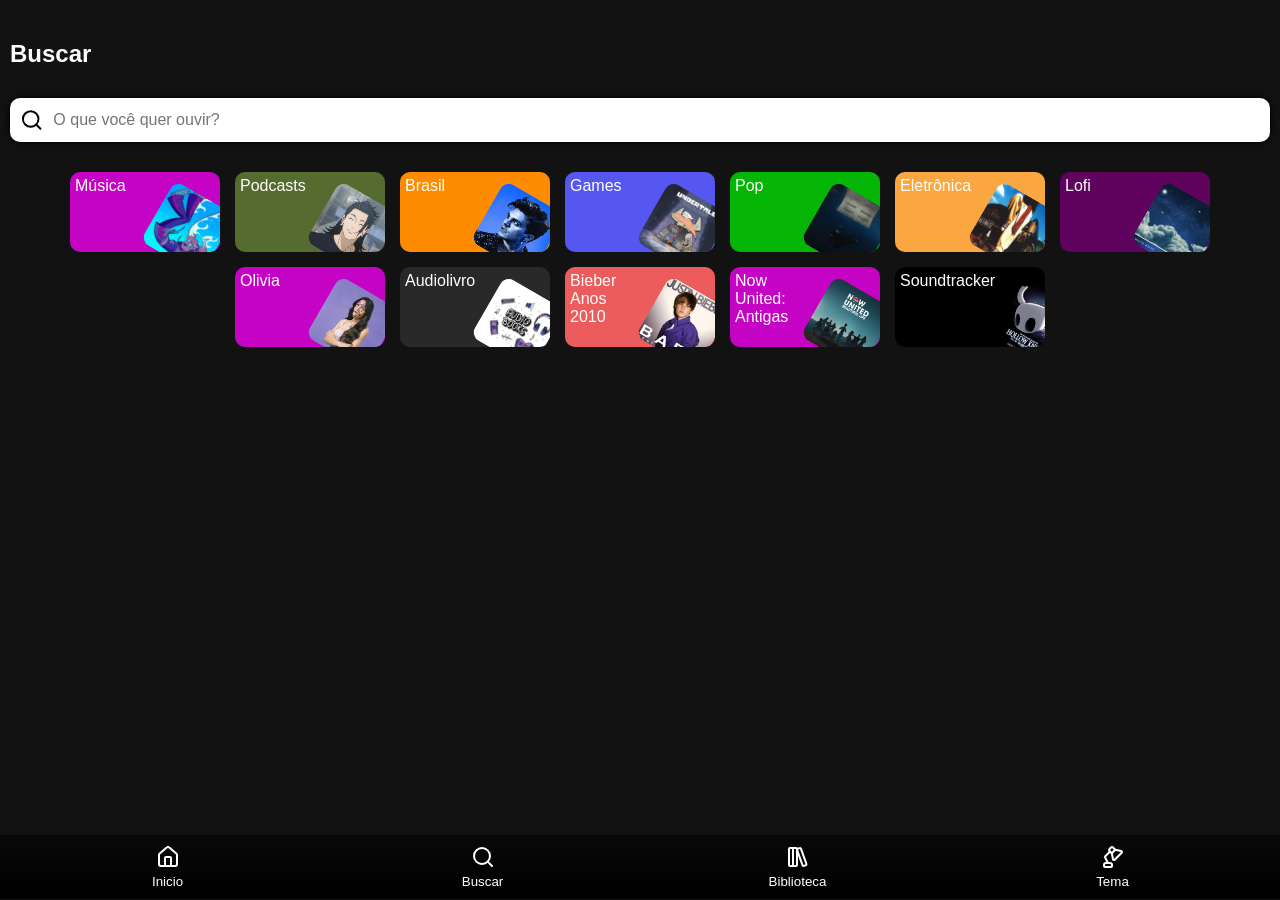
==== commit ef522944: "aba buscar" ====
--- a/spotify/index.html
+++ b/spotify/index.html
@@ -10,7 +10,7 @@
 <body>
    <div class="container">
        <main id="main">
-        <section class="inicio" id="home">
+        <section class="principal" id="home">
             <nav>
                 <ul>
                     <li><button class="botoesHome" id="tudo">Tudo</button></li>
@@ -201,12 +201,73 @@
                     <div class="imagensLaterais">
                         <iframe width="560" height="315" src="https://www.youtube.com/embed/qH_E3BYmLdM?si=u45ihRz7yiz3Pedq" title="YouTube video player" frameborder="0" allow="accelerometer; autoplay; clipboard-write; encrypted-media; gyroscope; picture-in-picture; web-share" referrerpolicy="strict-origin-when-cross-origin" allowfullscreen></iframe>
                         <iframe data-testid="embed-iframe" style="border-radius:12px" src="https://open.spotify.com/embed/episode/2Ak2cxZjwN4RFr2B9PxRNq/video?utm_source=generator&si=b694e03b4227480e" width="624" height="351" frameBorder="0" allowfullscreen="" allow="autoplay; clipboard-write; encrypted-media; fullscreen; picture-in-picture" loading="lazy"></iframe>
-                        <iframe data-testid="embed-iframe" style="border-radius:12px" src="https://open.spotify.com/embed/album/61zs0aCHOeTjiq68Gtgbyr?utm_source=generator&si=03b71d502d1e47e2" width="100%" height="352" frameBorder="0" allowfullscreen="" allow="autoplay; clipboard-write; encrypted-media; fullscreen; picture-in-picture" loading="lazy"></iframe>
+                        <iframe data-testid="embed-iframe" style="border-radius:12px" src="https://open.spotify.com/embed/album/61zs0aCHOeTjiq68Gtgbyr?utm_source=generator&si=03b71d502d1e47e2" width="100%" height="852" frameBorder="0" allowfullscreen="" allow="autoplay; clipboard-write; encrypted-media; fullscreen; picture-in-picture" loading="lazy"></iframe>
                         <iframe data-testid="embed-iframe" style="border-radius:12px" src="https://open.spotify.com/embed/episode/2ncqU51EcldjbXZwUIEuwy/video?utm_source=generator&theme=0&si=b7e1fe48923e4279" width="624" height="351" frameBorder="0" allowfullscreen="" allow="autoplay; clipboard-write; encrypted-media; fullscreen; picture-in-picture" loading="lazy"></iframe>
                     </div>
                 </div>
             </div>
         </section>
+
+        <!-- Seção de buscar -->
+
+        <section class="principal ativo" id="buscar">
+            <h1>Buscar</h1>
+            <div class="caixaPesquisar">
+              <svg xmlns="http://www.w3.org/2000/svg" width="24" height="24" viewBox="0 0 24 24" fill="none" stroke="black" stroke-width="2" stroke-linecap="round" stroke-linejoin="round" class="lucide lucide-search preview-icon"><path d="m21 21-4.34-4.34"/><circle cx="11" cy="11" r="8"/></svg> 
+              <input type="text" id="inputBuscar" placeholder="O que você quer ouvir?"> 
+            </div>
+            <div class="listaCardsAbaPesquisar">
+                <div class="cardAbaPesquisar" id="card1">
+                    <span class="nomeCard">Música</span>
+                    <img src="imagens/rift.jpg" alt="imagemCard" class="imagemCard">
+                </div>
+                <div class="cardAbaPesquisar" id="card2">
+                    <span class="nomeCard">Podcasts</span>
+                    <img src="imagens/fisolofatos.jpg" alt="imagemCard" class="imagemCard">
+                </div>
+                <div class="cardAbaPesquisar" id="card3">
+                    <span class="nomeCard">Brasil</span>
+                    <img src="imagens/artista-luan-santana.jpg" alt="imagemCard" class="imagemCard">
+                </div>
+                <div class="cardAbaPesquisar" id="card4">
+                    <span class="nomeCard">Games</span>
+                    <img src="imagens/undertale.jpg" alt="imagemCard" class="imagemCard">
+                </div>
+                <div class="cardAbaPesquisar" id="card5">
+                    <span class="nomeCard">Pop</span>
+                    <img src="imagens/album-hit-me.jpg" alt="imagemCard" class="imagemCard">
+                </div>
+                <div class="cardAbaPesquisar" id="card6">
+                    <span class="nomeCard">Eletrônica</span>
+                    <img src="imagens/album-vida-loka.jpg" alt="imagemCard" class="imagemCard">
+                </div>
+                <div class="cardAbaPesquisar" id="card7">
+                    <span class="nomeCard">Lofi</span>
+                    <img src="imagens/album-white-noise.jpg" alt="imagemCard" class="imagemCard">
+                </div>
+                <div class="cardAbaPesquisar" id="card8">
+                    <span class="nomeCard">Olivia</span>
+                    <img src="imagens/olivia.jpg" alt="imagemCard" class="imagemCard">
+                </div>
+                <div class="cardAbaPesquisar" id="card9">
+                    <span class="nomeCard">Audiolivro</span>
+                    <img src="imagens/audiolivro.jpg" alt="imagemCard" class="imagemCard">
+                </div>
+                <div class="cardAbaPesquisar" id="card10">
+                    <span class="nomeCard">Bieber Anos 2010</span>
+                    <img src="imagens/bieber.jpg" alt="imagemCard" class="imagemCard">
+                </div>
+                <div class="cardAbaPesquisar" id="card11">
+                    <span class="nomeCard">Now United: Antigas</span>
+                    <img src="imagens/now.jpg" alt="imagemCard" class="imagemCard">
+                </div>
+                <div class="cardAbaPesquisar" id="card12">
+                    <span class="nomeCard">Soundtracker</span>
+                    <img src="imagens/hollow.jpg" alt="imagemCard" class="imagemCard">
+                </div>
+            </div>
+        </section>
+
        </main>
        <nav id="nav">
         <ul>
@@ -222,7 +283,7 @@
                 <svg xmlns="http://www.w3.org/2000/svg" width="24" height="24" viewBox="0 0 24 24" fill="none" stroke="#ffffff" stroke-width="2" stroke-linecap="round" stroke-linejoin="round" class="lucide lucide-library-big preview-icon"><rect width="8" height="18" x="3" y="3" rx="1"/><path d="M7 3v18"/><path d="M20.4 18.9c.2.5-.1 1.1-.6 1.3l-1.9.7c-.5.2-1.1-.1-1.3-.6L11.1 5.1c-.2-.5.1-1.1.6-1.3l1.9-.7c.5-.2 1.1.1 1.3.6Z"/></svg>
                 <span>Biblioteca</span>
             </button></li>
-            <li><button class="botoes" data-id="tema">
+            <li><button id="tema">
                <svg xmlns="http://www.w3.org/2000/svg" width="24" height="24" viewBox="0 0 24 24" fill="none" stroke="#ffffff" stroke-width="2" stroke-linecap="round" stroke-linejoin="round" class="lucide lucide-lamp-desk preview-icon"><path d="M10.293 2.293a1 1 0 0 1 1.414 0l2.5 2.5 5.994 1.227a1 1 0 0 1 .506 1.687l-7 7a1 1 0 0 1-1.687-.506l-1.227-5.994-2.5-2.5a1 1 0 0 1 0-1.414z"/><path d="m14.207 4.793-3.414 3.414"/><path d="M3 20a2 2 0 0 1 2-2h4a2 2 0 0 1 2 2v1a1 1 0 0 1-1 1H4a1 1 0 0 1-1-1z"/><path d="m9.086 6.5-4.793 4.793a1 1 0 0 0-.18 1.17L7 18"/></svg>
                <span>Tema</span>
             </button></li>
--- a/spotify/mobileFirst.css
+++ b/spotify/mobileFirst.css
@@ -7,8 +7,8 @@
 body {
     width: 100%;
     height: 100vh;
+    color: white;
     background-color: #121212;
-    color: white;
 }
 body.ativo {
     background-color: white;
@@ -18,12 +18,26 @@
     display: grid;
     grid-template: 10fr 0.1fr / 100%;
     gap: 20px;
-}
-#main {
-    width: 100%;
-    padding: 10px;
+    background-color: #121212;
+    transition: .4s ease-in-out;
     
+}
+.container.noDark {
+    background-color: #b9b9bd;
+    color: black;
+}
+.container.noDark .imagensLaterais {
+    scrollbar-color: white gray;
+}
+.principal {
+    display: none;
+    width: 100%;
+    height: 100%;
+    padding: 10px;
     grid-area: 1 / 1 / 2 / 1;
+}
+.principal.ativo {
+    display: block;
 }
 #main nav {
     margin: 20px 0;
@@ -52,8 +66,6 @@
     width: 100%;
 }
 
-
-
 .conteudo {
     display: flex;
     background-color: #3a3a3a;
@@ -69,11 +81,11 @@
 }
 .imagemConteudo {
     border-radius: 10px;
-    width: 30px;
+    width: 40px;
 }
 .conteudo p{
     margin: 5px;
-    font-size: .8em;
+    font-size: 0.9em;
 }
 
 /* conteudo relacionado a imagens laterais */
@@ -156,4 +168,92 @@
     border: 0;
     color: white;
     background-color: transparent;
+}
+
+ /*Seção de buscar */
+
+#buscar h1{
+    margin: 30px 0;
+}
+#buscar .caixaPesquisar {
+    display: flex;
+    width: 100%;
+    background-color: white;
+    padding: 10px;
+    border-radius: 10px;
+    margin-bottom: 30px;
+    position: sticky;
+    top: 1px;
+    box-shadow: 0 0 10px black;
+}
+#buscar input {
+    font-size: 1em;
+    margin-left: 10px;
+    width: 100%;
+    border: 0;
+}
+#buscar input:focus {
+    outline: none;
+}
+#buscar .listaCardsAbaPesquisar {
+    display: flex;
+    flex-flow: row wrap;
+    justify-content: center;
+    gap: 15px;
+}
+#buscar .listaCardsAbaPesquisar .cardAbaPesquisar {
+    display: flex;
+    padding: 5px;
+    border-radius: 10px;
+    overflow: hidden;
+    width: 150px;
+    justify-content: space-between;
+    transition: .4s ease-in-out;
+}
+#buscar .listaCardsAbaPesquisar .cardAbaPesquisar:hover {
+    transform: translateY(-5px);
+    box-shadow: 0 0 10px rgba(255, 255, 255, 0.752);
+    cursor: pointer;
+}
+#buscar .listaCardsAbaPesquisar #card1 {
+    background-color: rgb(197, 3, 197);
+}
+#buscar .listaCardsAbaPesquisar #card2 {
+    background-color: darkolivegreen;
+}
+#buscar .listaCardsAbaPesquisar #card3 {
+    background-color: darkorange;
+}
+#buscar .listaCardsAbaPesquisar #card4 {
+    background-color: rgb(86, 86, 240);
+}
+#buscar .listaCardsAbaPesquisar #card5 {
+    background-color: rgb(5, 181, 5);
+}
+#buscar .listaCardsAbaPesquisar #card6 {
+    background-color: rgb(250, 167, 65);
+}
+#buscar .listaCardsAbaPesquisar #card7 {
+    background-color: rgb(95, 3, 95);
+}
+#buscar .listaCardsAbaPesquisar #card8 {
+    background-color: rgb(197, 3, 197);
+}
+#buscar .listaCardsAbaPesquisar #card9 {
+    background-color: rgb(41, 41, 41);
+}
+#buscar .listaCardsAbaPesquisar #card10 {
+    background-color: rgb(236, 92, 92);
+}
+#buscar .listaCardsAbaPesquisar #card11 {
+    background-color: rgb(197, 3, 197);
+}
+#buscar .listaCardsAbaPesquisar #card12 {
+    background-color: black;
+}
+#buscar .listaCardsAbaPesquisar .cardAbaPesquisar .imagemCard {
+    width: 70px;
+    height: 70px;
+    transform: rotate(30deg) translate(15px, 10px);
+    border-radius: 10px;
 }
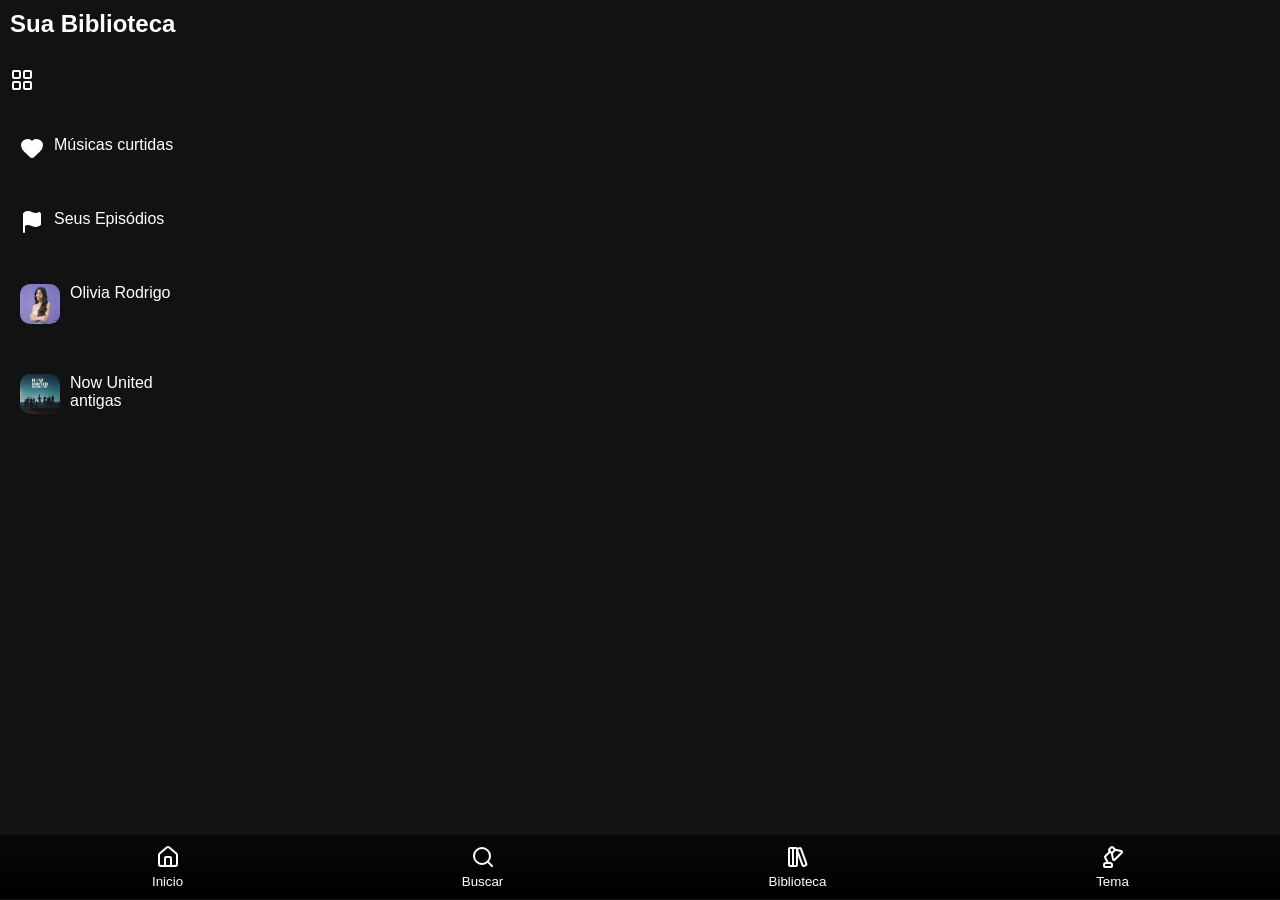
==== commit f210585f: "." ====
--- a/spotify/index.html
+++ b/spotify/index.html
@@ -210,7 +210,7 @@
 
         <!-- Seção de buscar -->
 
-        <section class="principal ativo" id="buscar">
+        <section class="principal" id="buscar">
             <h1>Buscar</h1>
             <div class="caixaPesquisar">
               <svg xmlns="http://www.w3.org/2000/svg" width="24" height="24" viewBox="0 0 24 24" fill="none" stroke="black" stroke-width="2" stroke-linecap="round" stroke-linejoin="round" class="lucide lucide-search preview-icon"><path d="m21 21-4.34-4.34"/><circle cx="11" cy="11" r="8"/></svg> 
@@ -266,8 +266,34 @@
                     <img src="imagens/hollow.jpg" alt="imagemCard" class="imagemCard">
                 </div>
             </div>
+            <div class="iframes">
+                <iframe width="560" height="315" src="https://www.youtube.com/embed/upwZIa6KSIs?si=OsJw4VNyAbBghdqL" title="YouTube video player" frameborder="0" allow="accelerometer; autoplay; clipboard-write; encrypted-media; gyroscope; picture-in-picture; web-share" referrerpolicy="strict-origin-when-cross-origin" allowfullscreen></iframe>
+                <iframe width="560" height="315" src="https://www.youtube.com/embed/9qoNGE3l1Tk?si=oHO9AuuoI9f3X4S9" title="YouTube video player" frameborder="0" allow="accelerometer; autoplay; clipboard-write; encrypted-media; gyroscope; picture-in-picture; web-share" referrerpolicy="strict-origin-when-cross-origin" allowfullscreen></iframe>
+                <iframe width="560" height="315" src="https://www.youtube.com/embed/qH_E3BYmLdM?si=u45ihRz7yiz3Pedq" title="YouTube video player" frameborder="0" allow="accelerometer; autoplay; clipboard-write; encrypted-media; gyroscope; picture-in-picture; web-share" referrerpolicy="strict-origin-when-cross-origin" allowfullscreen></iframe>
+            </div>
         </section>
-
+        <section class="principal ativo" id="biblioteca">
+            <h1>Sua Biblioteca</h1>
+            <svg id="grip" xmlns="http://www.w3.org/2000/svg" width="24" height="24" viewBox="0 0 24 24" fill="none" stroke="#ffffff" stroke-width="2" stroke-linecap="round" stroke-linejoin="round" class="lucide lucide-layout-grid preview-icon"><rect width="7" height="7" x="3" y="3" rx="1"/><rect width="7" height="7" x="14" y="3" rx="1"/><rect width="7" height="7" x="14" y="14" rx="1"/><rect width="7" height="7" x="3" y="14" rx="1"/></svg>
+            <div class="minhaBiblioteca">
+                <div class="conteudoBiblioteca">
+                  <svg id="curtidas" xmlns="http://www.w3.org/2000/svg" width="24" height="24" viewBox="0 0 24 24" fill="white" stroke="#ffffff" stroke-width="2" stroke-linecap="round" stroke-linejoin="round" class="lucide lucide-heart preview-icon"><path d="M2 9.5a5.5 5.5 0 0 1 9.591-3.676.56.56 0 0 0 .818 0A5.49 5.49 0 0 1 22 9.5c0 2.29-1.5 4-3 5.5l-5.492 5.313a2 2 0 0 1-3 .019L5 15c-1.5-1.5-3-3.2-3-5.5"/></svg>  
+                  <span class="textoBiblioteca">Músicas curtidas</span>
+                </div>
+                <div class="conteudoBiblioteca">
+                    <svg id="episodios" xmlns="http://www.w3.org/2000/svg" width="24" height="24" viewBox="0 0 24 24" fill="white" stroke="#ffffff" stroke-width="2" stroke-linecap="round" stroke-linejoin="round" class="lucide lucide-flag preview-icon"><path d="M4 22V4a1 1 0 0 1 .4-.8A6 6 0 0 1 8 2c3 0 5 2 7.333 2q2 0 3.067-.8A1 1 0 0 1 20 4v10a1 1 0 0 1-.4.8A6 6 0 0 1 16 16c-3 0-5-2-8-2a6 6 0 0 0-4 1.528"/></svg>
+                    <span class="textoBiblioteca">Seus Episódios</span>
+                </div>
+                <div class="conteudoBiblioteca">
+                    <img src="imagens/olivia.jpg" alt="" class="imagemConteudo">
+                    <span class="textoBiblioteca">Olivia Rodrigo</span>
+                </div>
+                <div class="conteudoBiblioteca">
+                    <img src="imagens/now.jpg" alt="" class="imagemConteudo">
+                    <span class="textoBiblioteca">Now United antigas</span>
+                </div>
+            </div>
+        </section>
        </main>
        <nav id="nav">
         <ul>
--- a/spotify/mobileFirst.css
+++ b/spotify/mobileFirst.css
@@ -20,7 +20,6 @@
     gap: 20px;
     background-color: #121212;
     transition: .4s ease-in-out;
-    
 }
 .container.noDark {
     background-color: #b9b9bd;
@@ -183,6 +182,7 @@
     border-radius: 10px;
     margin-bottom: 30px;
     position: sticky;
+    z-index: 100;
     top: 1px;
     box-shadow: 0 0 10px black;
 }
@@ -256,4 +256,41 @@
     height: 70px;
     transform: rotate(30deg) translate(15px, 10px);
     border-radius: 10px;
+}
+#buscar .iframes {
+    overflow-x: auto;
+    display: flex;
+}
+#buscar iframe {
+    width: 60%;
+}
+
+/* biblioteca */
+
+#biblioteca #grip {
+    cursor: pointer;
+    margin: 30px 0;
+}
+#biblioteca .minhaBiblioteca {
+    display: flex;
+    flex-flow: column wrap;
+    transition: .4s ease-in-out;
+    gap: 30px;
+    font-size: 1em;
+    
+}
+#biblioteca .minhaBiblioteca.ativoGrip {
+    flex-flow: row wrap;
+}
+.conteudoBiblioteca {
+    display: flex;
+    gap: 10px;
+    cursor: pointer;
+    width: 180px;
+    padding: 10px;
+    transition: .4s ease-in-out;
+    border-radius: 10px;
+}
+.conteudoBiblioteca:hover {
+    background-color: #555555;
 }
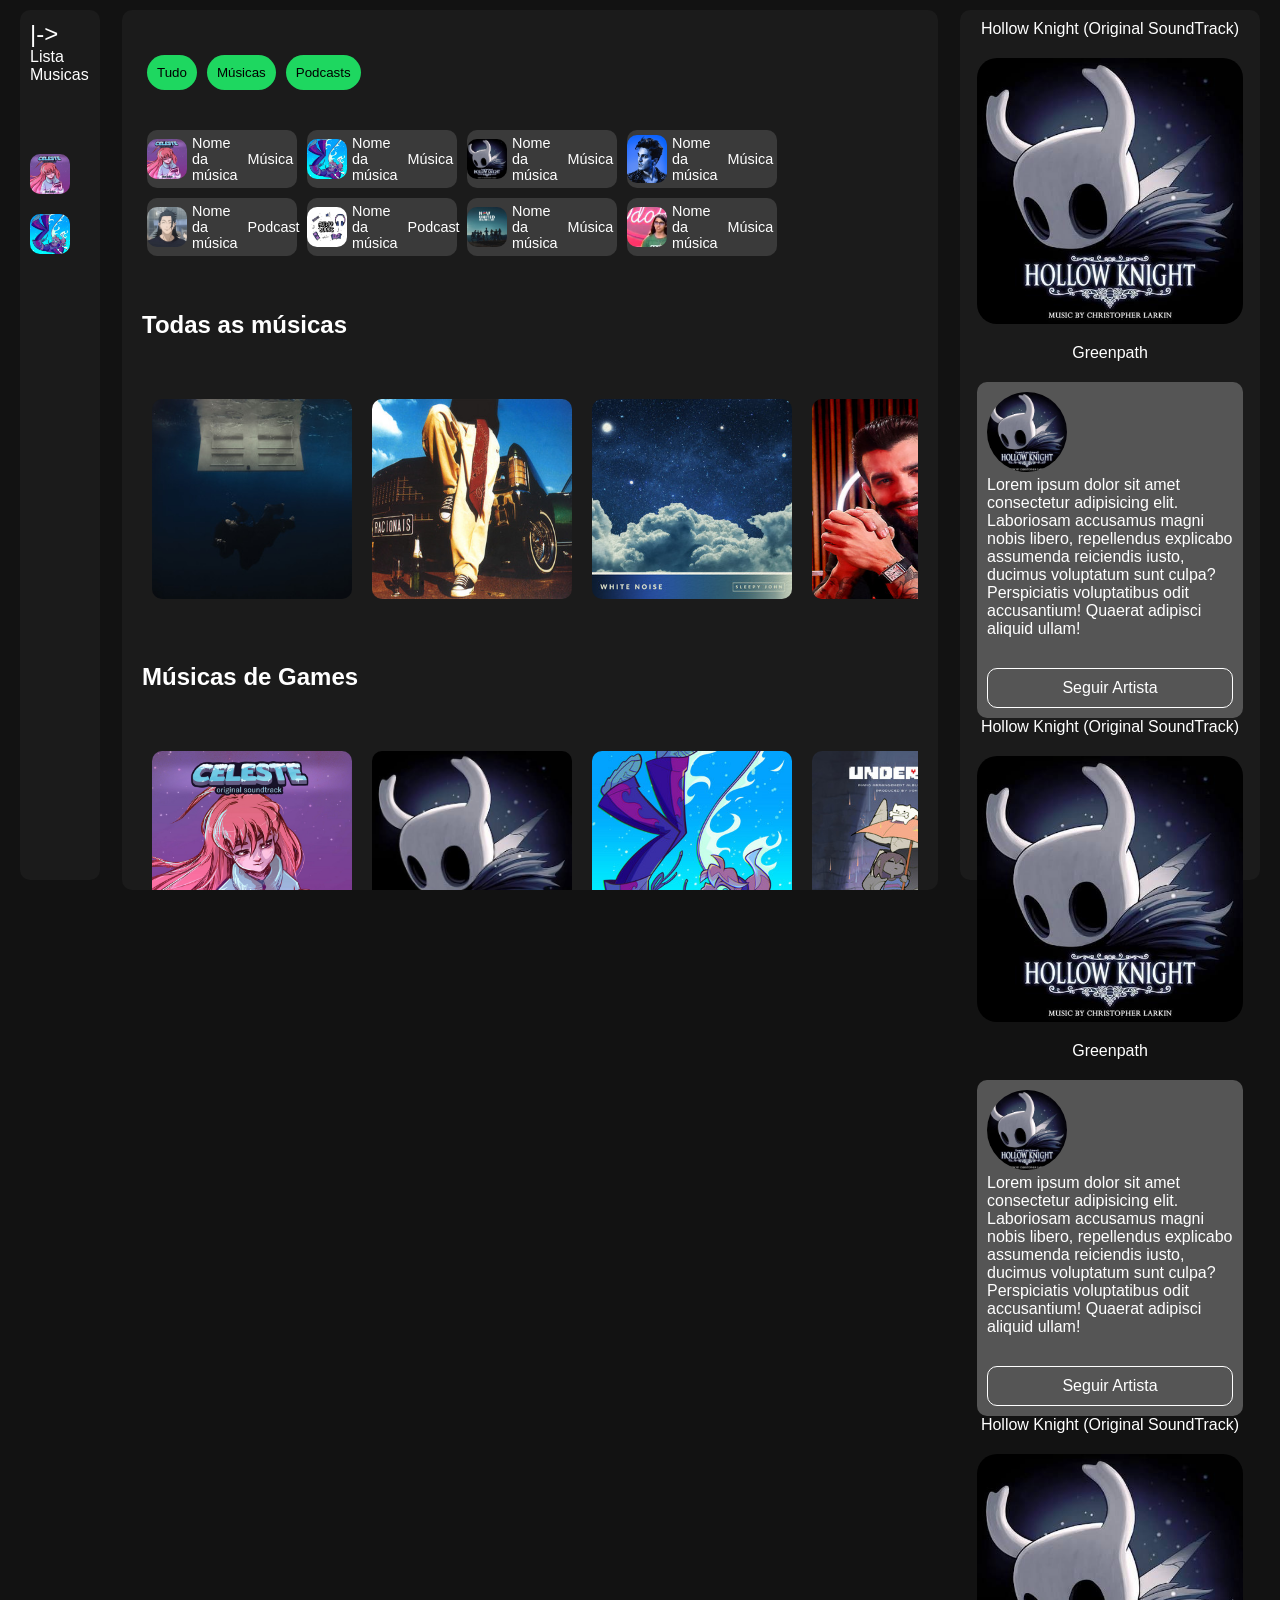
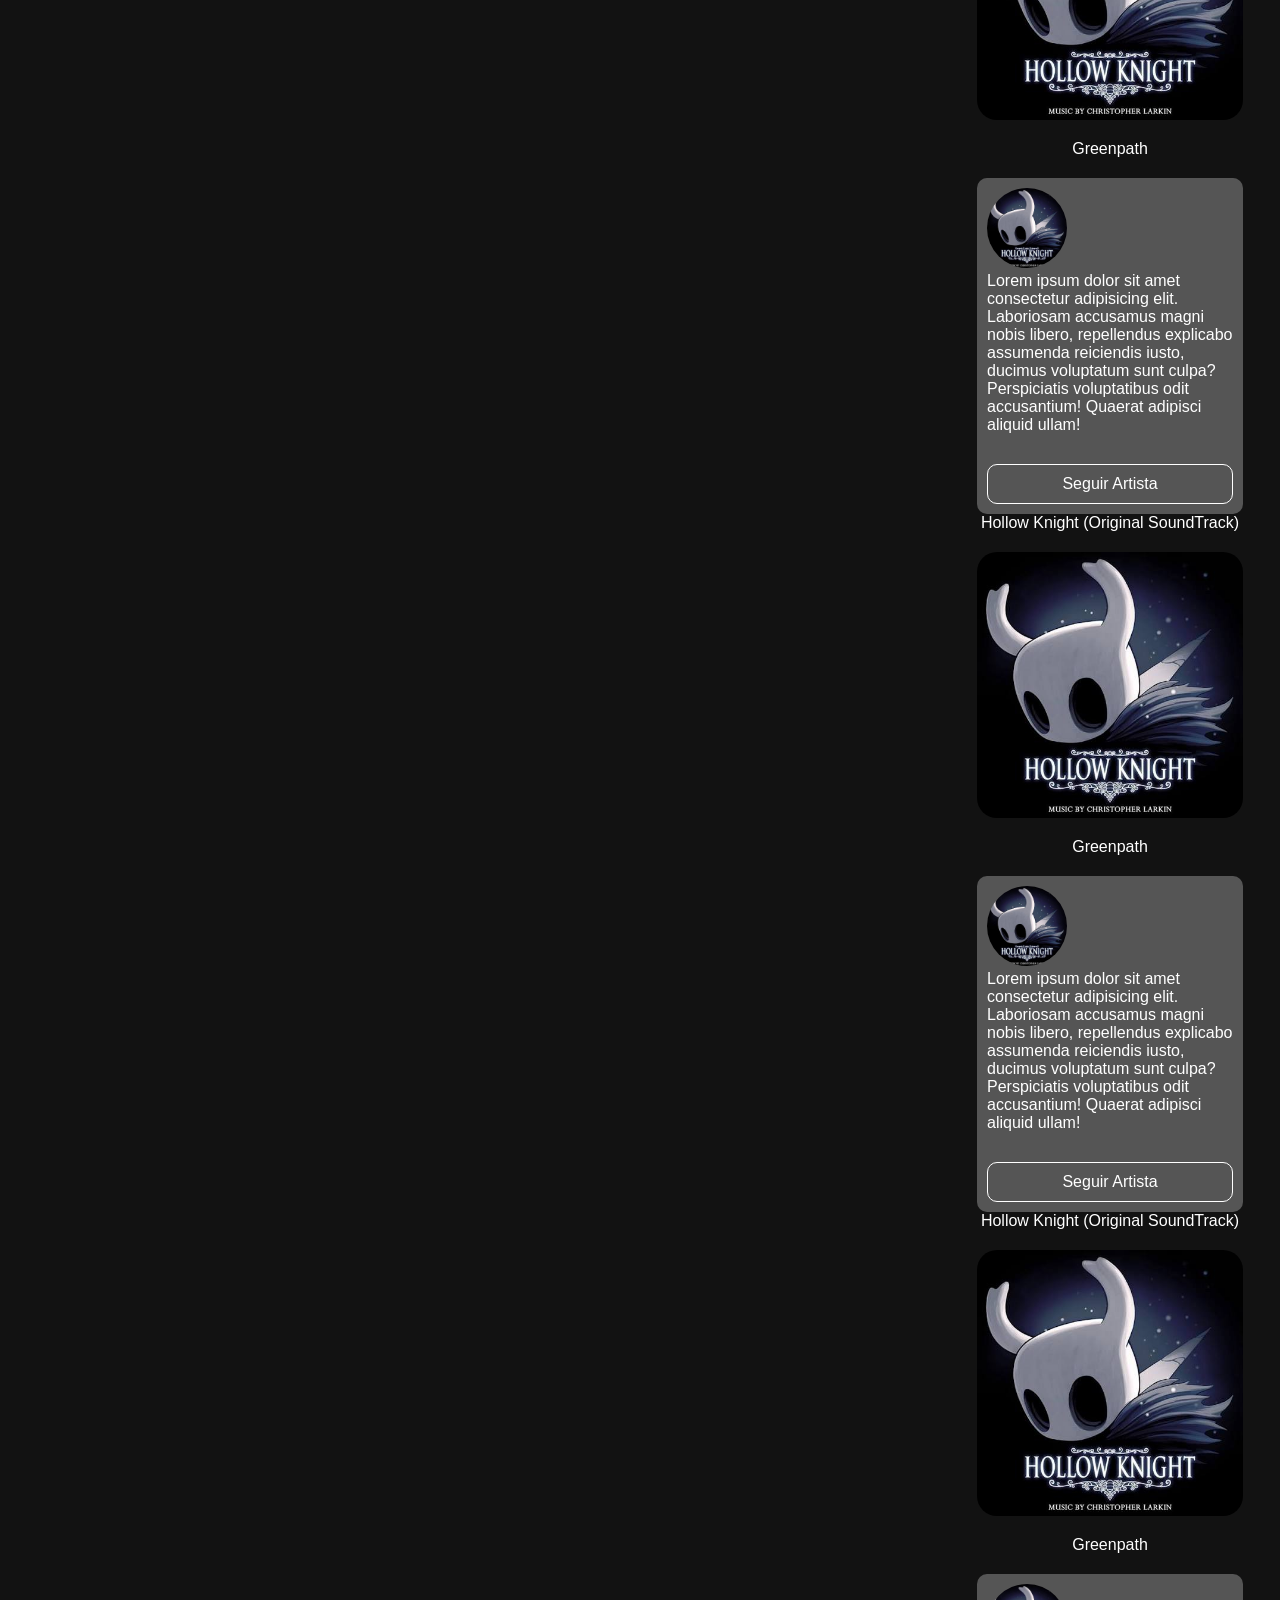
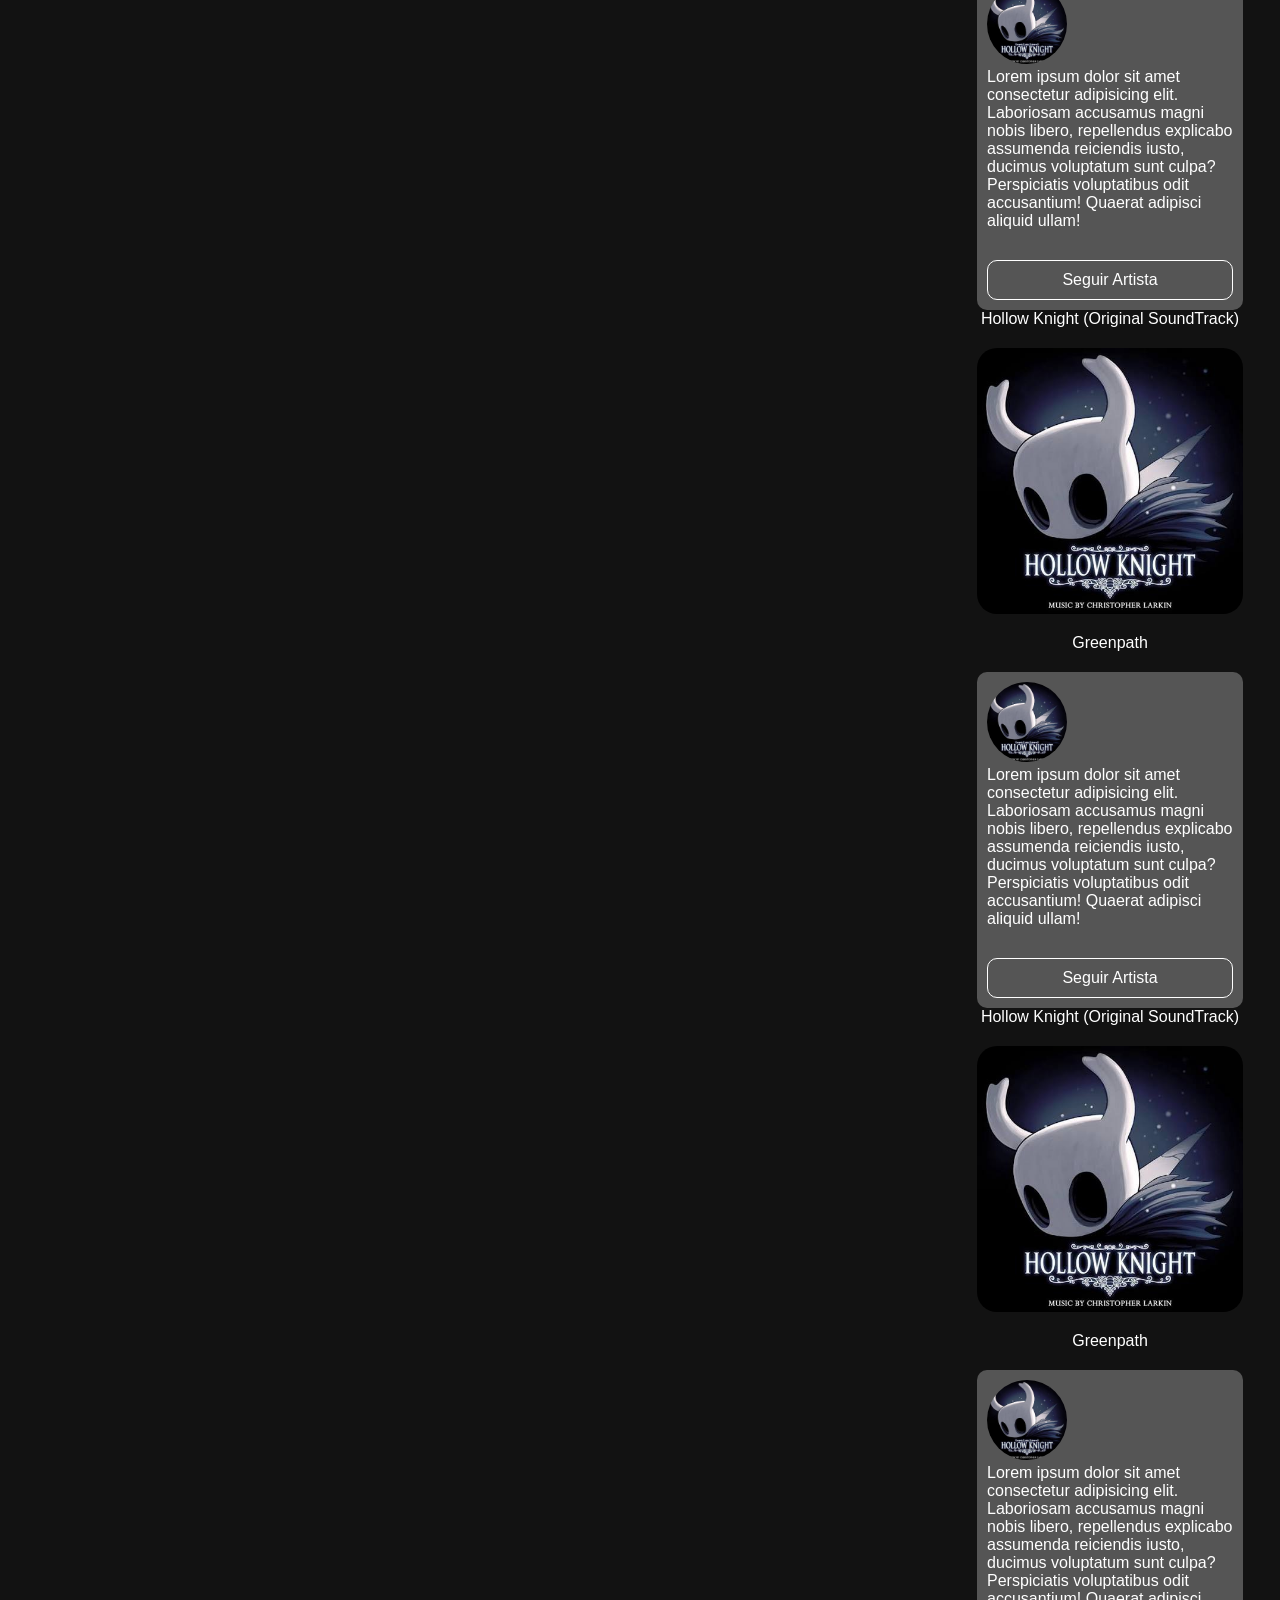
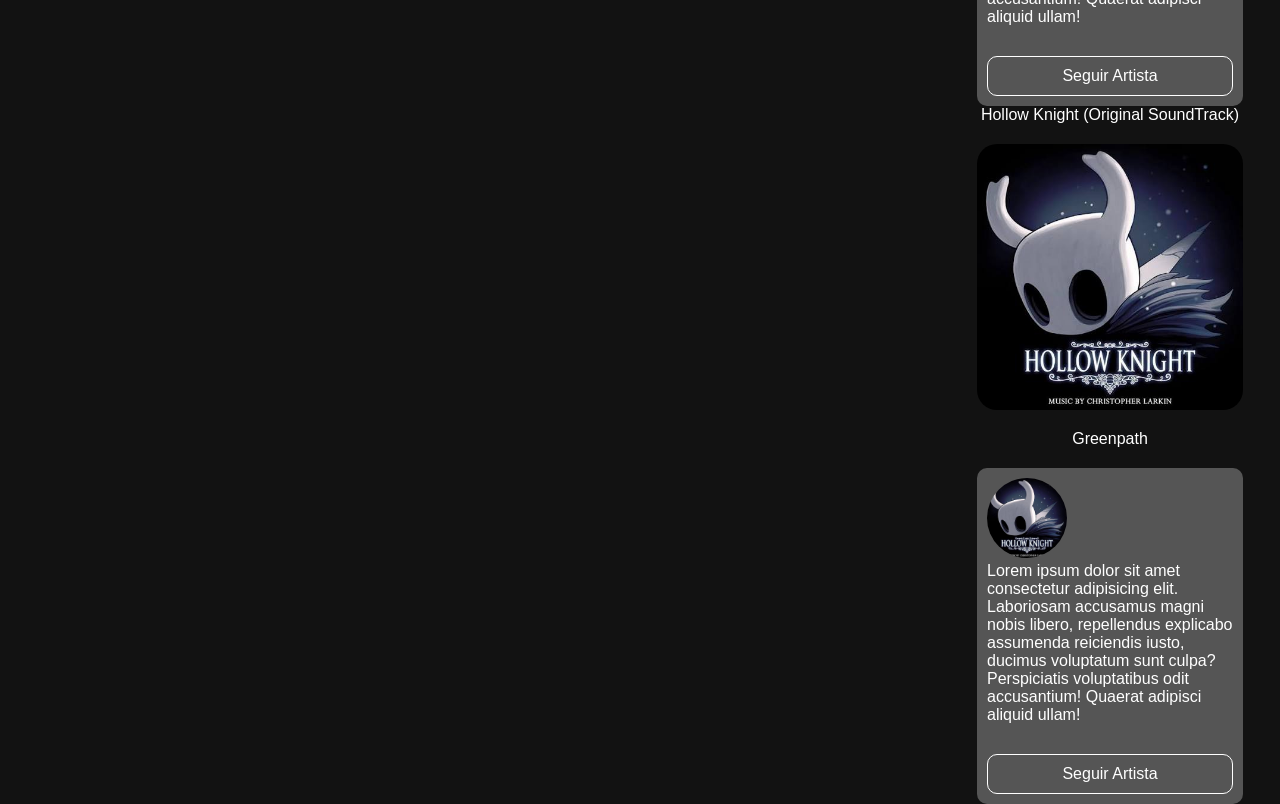
==== commit 1f6da003: "a" ====
--- a/spotify/index.html
+++ b/spotify/index.html
@@ -4,13 +4,28 @@
     <meta charset="UTF-8">
     <meta name="viewport" content="width=device-width, initial-scale=1.0">
     <title>spotify</title>
-    <script async src="script.js"></script>
+    <script defer src="script.js"></script>
     <link rel="stylesheet" href="mobileFirst.css">
+    <link rel="stylesheet" href="tablet.css" media="screen and (min-width: 768px)">
+    <link rel="stylesheet" href="dasktop.css" media="screen and (min-width: 1200px)">
 </head>
 <body>
    <div class="container">
-       <main id="main">
-        <section class="principal" id="home">
+       <section class="adiconarMusicaLista">
+        <span id="botaoExpandirDiminuir">|-></span>
+        <p>Lista Musicas</p>
+        <div class="musicasAdicionadasLista">
+            <div class="musicasAdd">
+                <img src="imagens/celeste.jpg" alt="">
+                <span class="textoAddLista">Celeste</span>
+            </div>
+            <div class="musicasAdd">
+                <img src="imagens/rift.jpg" alt="">
+                <span class="textoAddLista">RIFT</span>
+            </div>
+       </section>
+       <main id="main">        
+        <section class="principal ativo" id="home">
             <nav>
                 <ul>
                     <li><button class="botoesHome" id="tudo">Tudo</button></li>
@@ -272,7 +287,7 @@
                 <iframe width="560" height="315" src="https://www.youtube.com/embed/qH_E3BYmLdM?si=u45ihRz7yiz3Pedq" title="YouTube video player" frameborder="0" allow="accelerometer; autoplay; clipboard-write; encrypted-media; gyroscope; picture-in-picture; web-share" referrerpolicy="strict-origin-when-cross-origin" allowfullscreen></iframe>
             </div>
         </section>
-        <section class="principal ativo" id="biblioteca">
+        <section class="principal" id="biblioteca">
             <h1>Sua Biblioteca</h1>
             <svg id="grip" xmlns="http://www.w3.org/2000/svg" width="24" height="24" viewBox="0 0 24 24" fill="none" stroke="#ffffff" stroke-width="2" stroke-linecap="round" stroke-linejoin="round" class="lucide lucide-layout-grid preview-icon"><rect width="7" height="7" x="3" y="3" rx="1"/><rect width="7" height="7" x="14" y="3" rx="1"/><rect width="7" height="7" x="14" y="14" rx="1"/><rect width="7" height="7" x="3" y="14" rx="1"/></svg>
             <div class="minhaBiblioteca">
@@ -295,6 +310,89 @@
             </div>
         </section>
        </main>
+       <section class="mostrarMusica">
+        <div class="mostrar">
+            <span class="spanMostrarMusica">Hollow Knight (Original SoundTrack)</span>
+            <img src="imagens/hollow.jpg" alt="" class="imagemMostrarMusica">
+            <span class="nomeMusicaMostrada">Greenpath</span>
+            <div class="sobreArtista">
+             <img src="imagens/hollow.jpg" alt="" class="imagemNomeArtista">
+             <p class="textoSobreArtista">Lorem ipsum dolor sit amet consectetur adipisicing elit. Laboriosam accusamus magni nobis libero, repellendus explicabo assumenda reiciendis iusto, ducimus voluptatum sunt culpa? Perspiciatis voluptatibus odit accusantium! Quaerat adipisci aliquid ullam!</p>
+             <a href="#" class="linkSeguir">Seguir Artista</a>
+            </div>
+        </div>
+        <div class="mostrar">
+            <span class="spanMostrarMusica">Hollow Knight (Original SoundTrack)</span>
+            <img src="imagens/hollow.jpg" alt="" class="imagemMostrarMusica">
+            <span class="nomeMusicaMostrada">Greenpath</span>
+            <div class="sobreArtista">
+             <img src="imagens/hollow.jpg" alt="" class="imagemNomeArtista">
+             <p class="textoSobreArtista">Lorem ipsum dolor sit amet consectetur adipisicing elit. Laboriosam accusamus magni nobis libero, repellendus explicabo assumenda reiciendis iusto, ducimus voluptatum sunt culpa? Perspiciatis voluptatibus odit accusantium! Quaerat adipisci aliquid ullam!</p>
+             <a href="#" class="linkSeguir">Seguir Artista</a>
+            </div>
+        </div>
+        <div class="mostrar">
+            <span class="spanMostrarMusica">Hollow Knight (Original SoundTrack)</span>
+            <img src="imagens/hollow.jpg" alt="" class="imagemMostrarMusica">
+            <span class="nomeMusicaMostrada">Greenpath</span>
+            <div class="sobreArtista">
+             <img src="imagens/hollow.jpg" alt="" class="imagemNomeArtista">
+             <p class="textoSobreArtista">Lorem ipsum dolor sit amet consectetur adipisicing elit. Laboriosam accusamus magni nobis libero, repellendus explicabo assumenda reiciendis iusto, ducimus voluptatum sunt culpa? Perspiciatis voluptatibus odit accusantium! Quaerat adipisci aliquid ullam!</p>
+             <a href="#" class="linkSeguir">Seguir Artista</a>
+            </div>
+        </div>
+        <div class="mostrar">
+            <span class="spanMostrarMusica">Hollow Knight (Original SoundTrack)</span>
+            <img src="imagens/hollow.jpg" alt="" class="imagemMostrarMusica">
+            <span class="nomeMusicaMostrada">Greenpath</span>
+            <div class="sobreArtista">
+             <img src="imagens/hollow.jpg" alt="" class="imagemNomeArtista">
+             <p class="textoSobreArtista">Lorem ipsum dolor sit amet consectetur adipisicing elit. Laboriosam accusamus magni nobis libero, repellendus explicabo assumenda reiciendis iusto, ducimus voluptatum sunt culpa? Perspiciatis voluptatibus odit accusantium! Quaerat adipisci aliquid ullam!</p>
+             <a href="#" class="linkSeguir">Seguir Artista</a>
+            </div>
+        </div>
+        <div class="mostrar">
+            <span class="spanMostrarMusica">Hollow Knight (Original SoundTrack)</span>
+            <img src="imagens/hollow.jpg" alt="" class="imagemMostrarMusica">
+            <span class="nomeMusicaMostrada">Greenpath</span>
+            <div class="sobreArtista">
+             <img src="imagens/hollow.jpg" alt="" class="imagemNomeArtista">
+             <p class="textoSobreArtista">Lorem ipsum dolor sit amet consectetur adipisicing elit. Laboriosam accusamus magni nobis libero, repellendus explicabo assumenda reiciendis iusto, ducimus voluptatum sunt culpa? Perspiciatis voluptatibus odit accusantium! Quaerat adipisci aliquid ullam!</p>
+             <a href="#" class="linkSeguir">Seguir Artista</a>
+            </div>
+        </div>
+        <div class="mostrar">
+            <span class="spanMostrarMusica">Hollow Knight (Original SoundTrack)</span>
+            <img src="imagens/hollow.jpg" alt="" class="imagemMostrarMusica">
+            <span class="nomeMusicaMostrada">Greenpath</span>
+            <div class="sobreArtista">
+             <img src="imagens/hollow.jpg" alt="" class="imagemNomeArtista">
+             <p class="textoSobreArtista">Lorem ipsum dolor sit amet consectetur adipisicing elit. Laboriosam accusamus magni nobis libero, repellendus explicabo assumenda reiciendis iusto, ducimus voluptatum sunt culpa? Perspiciatis voluptatibus odit accusantium! Quaerat adipisci aliquid ullam!</p>
+             <a href="#" class="linkSeguir">Seguir Artista</a>
+            </div>
+        </div>
+        <div class="mostrar">
+            <span class="spanMostrarMusica">Hollow Knight (Original SoundTrack)</span>
+            <img src="imagens/hollow.jpg" alt="" class="imagemMostrarMusica">
+            <span class="nomeMusicaMostrada">Greenpath</span>
+            <div class="sobreArtista">
+             <img src="imagens/hollow.jpg" alt="" class="imagemNomeArtista">
+             <p class="textoSobreArtista">Lorem ipsum dolor sit amet consectetur adipisicing elit. Laboriosam accusamus magni nobis libero, repellendus explicabo assumenda reiciendis iusto, ducimus voluptatum sunt culpa? Perspiciatis voluptatibus odit accusantium! Quaerat adipisci aliquid ullam!</p>
+             <a href="#" class="linkSeguir">Seguir Artista</a>
+            </div>
+        </div>
+        <div class="mostrar">
+            <span class="spanMostrarMusica">Hollow Knight (Original SoundTrack)</span>
+            <img src="imagens/hollow.jpg" alt="" class="imagemMostrarMusica">
+            <span class="nomeMusicaMostrada">Greenpath</span>
+            <div class="sobreArtista">
+             <img src="imagens/hollow.jpg" alt="" class="imagemNomeArtista">
+             <p class="textoSobreArtista">Lorem ipsum dolor sit amet consectetur adipisicing elit. Laboriosam accusamus magni nobis libero, repellendus explicabo assumenda reiciendis iusto, ducimus voluptatum sunt culpa? Perspiciatis voluptatibus odit accusantium! Quaerat adipisci aliquid ullam!</p>
+             <a href="#" class="linkSeguir">Seguir Artista</a>
+            </div>
+        </div>
+        
+       </section>
        <nav id="nav">
         <ul>
             <li><button class="botoes" data-id="home">
--- a/spotify/mobileFirst.css
+++ b/spotify/mobileFirst.css
@@ -17,7 +17,7 @@
 .container {
     display: grid;
     grid-template: 10fr 0.1fr / 100%;
-    gap: 20px;
+    gap: 2px;
     background-color: #121212;
     transition: .4s ease-in-out;
 }
@@ -293,4 +293,7 @@
 }
 .conteudoBiblioteca:hover {
     background-color: #555555;
-}+}
+.mostrarMusica, .adiconarMusicaLista {
+    display: none;
+}
--- a/spotify/tablet.css
+++ b/spotify/tablet.css
@@ -0,0 +1,22 @@
+.container {
+    grid-template: 100% / 100px 80%;
+}
+.principal {
+    display: none;
+    width: 100%;
+    height: 100%;
+    padding: 10px;
+    grid-area: 1 / 2 / -1 / -1;
+}
+#nav {
+    grid-area: 1 / 1 / -1 / 2;
+    position: sticky;
+}
+#nav ul {
+    padding: 50px 0;
+    display: flex;
+    position: fixed;
+    flex-flow: column wrap;
+    gap: 35px;
+    list-style-type: none;
+}
--- a/spotify/dasktop.css
+++ b/spotify/dasktop.css
@@ -0,0 +1,111 @@
+.container {
+    display: grid;
+    grid-template: 100vh/ 1fr 12fr 5fr;
+    background-color: #121212;
+    transition: .4s ease-in-out;
+}
+#nav {
+    display: none;
+}
+main {
+    grid-area: 1 / 2 / -1 / 3;
+    overflow-y: auto;
+    border-radius: 10px;
+    margin: 10px 0;
+    padding: 10px;
+    background-color: #3a3a3a3a;
+    scrollbar-width: thin;
+    scrollbar-color: #555555 #202020;
+}
+.mostrarMusica, .adiconarMusicaLista {
+    display: block;
+    border-radius: 10px;
+    margin: 10px 20px 20px 20px;
+    padding: 10px;
+    background-color: #3a3a3a3a;
+}
+.mostrarMusica {
+    grid-area: 1 / 3 / -1 / 4;
+}
+.adiconarMusicaLista {
+    grid-area: 1 / 1 / -1 / 2;
+    width: 80px;
+    transition: .4s ease-in-out;
+}
+.adiconarMusicaLista.ativoAdicionar {
+    width: 200px;
+}
+.musicasAdd {
+    display: flex;
+    align-items: center;
+    gap: 10px;
+    margin-bottom: 20px;
+}
+.adiconarMusicaLista.ativoAdicionar .textoAddLista {
+    display: block;
+}
+.textoAddLista {
+    display: none;
+}
+#botaoExpandirDiminuir {
+    cursor: pointer;
+    font-size: 1.5em;
+    transition: .4s ease-in-out;
+}
+#botaoExpandirDiminuir:hover {
+    color: #1ED760;
+}
+.musicasAdicionadasLista {
+    margin: 70px 0;
+}
+.musicasAdicionadasLista img{
+    border-radius: 10px;
+    width: 40px;
+}
+
+.musicasAdicionadasLista .textoAddLista {
+    display: none;
+}
+
+/* parte direita do grid */
+.mostrar {
+    display: flex;
+    flex-flow: column wrap;
+    align-items: center;
+    gap: 20px;
+}
+.mostrarMusica .imagemMostrarMusica {
+    width: 95%;
+    border-radius: 20px;
+    transition: .4s ease-in-out;
+}
+.mostrarMusica .imagemMostrarMusica:hover {
+    box-shadow: 0 0 10px white;
+    transform: translateY(-5px);
+}
+.sobreArtista {
+    background-color: #555555;
+    padding: 10px;
+    border-radius: 10px;
+    width: 95%;
+}
+.sobreArtista .imagemNomeArtista {
+    width: 80px;
+    border-radius: 50%;
+}
+.linkSeguir {
+    display: block;
+    color: white;
+    text-decoration: none;
+    border: 1px solid white;
+    padding: 10px;
+    margin-top: 30px;
+    border-radius: 10px;
+    text-align: center;
+    transition: .4s ease-in-out;
+}
+.linkSeguir:hover {
+    background-color: #1ED760;
+    color: black;
+    transform: translateY(-5px);
+}
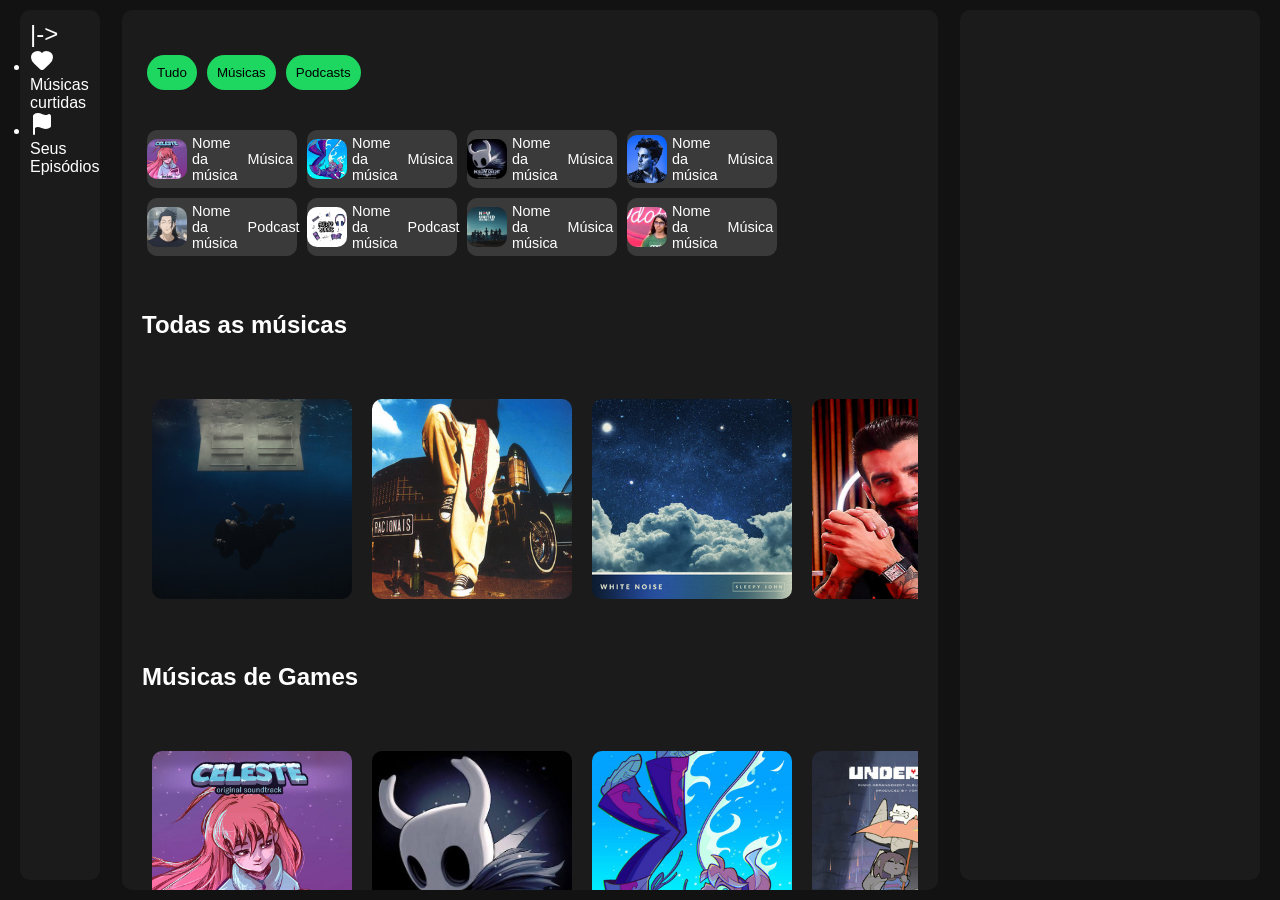
==== commit 2f0f3b55: "atualizando portifolio mobile first" ====
--- a/spotify/index.html
+++ b/spotify/index.html
@@ -13,16 +13,16 @@
    <div class="container">
        <section class="adiconarMusicaLista">
         <span id="botaoExpandirDiminuir">|-></span>
-        <p>Lista Musicas</p>
-        <div class="musicasAdicionadasLista">
-            <div class="musicasAdd">
-                <img src="imagens/celeste.jpg" alt="">
-                <span class="textoAddLista">Celeste</span>
-            </div>
-            <div class="musicasAdd">
-                <img src="imagens/rift.jpg" alt="">
-                <span class="textoAddLista">RIFT</span>
-            </div>
+        <ul class="listaMusica">
+            <li class="listaNovaMusica">
+                <svg id="curtidas" xmlns="http://www.w3.org/2000/svg" width="24" height="24" viewBox="0 0 24 24" fill="white" stroke="#ffffff" stroke-width="2" stroke-linecap="round" stroke-linejoin="round" class="lucide lucide-heart preview-icon"><path d="M2 9.5a5.5 5.5 0 0 1 9.591-3.676.56.56 0 0 0 .818 0A5.49 5.49 0 0 1 22 9.5c0 2.29-1.5 4-3 5.5l-5.492 5.313a2 2 0 0 1-3 .019L5 15c-1.5-1.5-3-3.2-3-5.5"/></svg>  
+                <span class="textoBiblioteca">Músicas curtidas</span>
+            </li>
+            <li class="listaNovaMusica">
+               <svg id="episodios" xmlns="http://www.w3.org/2000/svg" width="24" height="24" viewBox="0 0 24 24" fill="white" stroke="#ffffff" stroke-width="2" stroke-linecap="round" stroke-linejoin="round" class="lucide lucide-flag preview-icon"><path d="M4 22V4a1 1 0 0 1 .4-.8A6 6 0 0 1 8 2c3 0 5 2 7.333 2q2 0 3.067-.8A1 1 0 0 1 20 4v10a1 1 0 0 1-.4.8A6 6 0 0 1 16 16c-3 0-5-2-8-2a6 6 0 0 0-4 1.528"/></svg>
+               <span class="textoBiblioteca">Seus Episódios</span> 
+            </li>
+        </ul>
        </section>
        <main id="main">        
         <section class="principal ativo" id="home">
@@ -80,84 +80,104 @@
                     <h1>Todas as músicas</h1>
                     <div class="imagensLaterais">
                         <div class="imagemNomeMusica">
-                            <img src="imagens/album-hit-me.jpg" class="imagemLateral" alt="">
-                            <button class="botaoPlay"><svg xmlns="http://www.w3.org/2000/svg" width="32" height="32" viewBox="0 0 24 24" fill="black" stroke="currentColor" stroke-width="2" stroke-linecap="round" stroke-linejoin="round" class="lucide lucide-play preview-icon"><path d="M5 5a2 2 0 0 1 3.008-1.728l11.997 6.998a2 2 0 0 1 .003 3.458l-12 7A2 2 0 0 1 5 19z"/></svg></button>
+                            <img src="imagens/album-hit-me.jpg" class="imagemLateral"  alt="">
+                            <button class="botaoPlay" data-id="billie"><svg xmlns="http://www.w3.org/2000/svg" width="32" height="32" viewBox="0 0 24 24" fill="black" stroke="currentColor" stroke-width="2" stroke-linecap="round" stroke-linejoin="round" class="lucide lucide-play preview-icon"><path d="M5 5a2 2 0 0 1 3.008-1.728l11.997 6.998a2 2 0 0 1 .003 3.458l-12 7A2 2 0 0 1 5 19z"/></svg></button>
+                            <button class="botaoAdicionarLista" data-target="billie Eilishi" data-img="imagens/album-hit-me.jpg">+</button>
                         </div>
                         <div class="imagemNomeMusica">
                             <img src="imagens/album-vida-loka.jpg" class="imagemLateral" alt="">
-                            <button class="botaoPlay"><svg xmlns="http://www.w3.org/2000/svg" width="32" height="32" viewBox="0 0 24 24" fill="black" stroke="currentColor" stroke-width="2" stroke-linecap="round" stroke-linejoin="round" class="lucide lucide-play preview-icon"><path d="M5 5a2 2 0 0 1 3.008-1.728l11.997 6.998a2 2 0 0 1 .003 3.458l-12 7A2 2 0 0 1 5 19z"/></svg></button>
+                            <button class="botaoPlay" data-id="pes"><svg xmlns="http://www.w3.org/2000/svg" width="32" height="32" viewBox="0 0 24 24" fill="black" stroke="currentColor" stroke-width="2" stroke-linecap="round" stroke-linejoin="round" class="lucide lucide-play preview-icon"><path d="M5 5a2 2 0 0 1 3.008-1.728l11.997 6.998a2 2 0 0 1 .003 3.458l-12 7A2 2 0 0 1 5 19z"/></svg></button>
+                            <button class="botaoAdicionarLista" data-target="pes2" data-img="imagens/album-vida-loka.jpg">+</button>
                         </div>
                         <div class="imagemNomeMusica">
                             <img src="imagens/album-white-noise.jpg" class="imagemLateral" alt="">
-                            <button class="botaoPlay"><svg xmlns="http://www.w3.org/2000/svg" width="32" height="32" viewBox="0 0 24 24" fill="black" stroke="currentColor" stroke-width="2" stroke-linecap="round" stroke-linejoin="round" class="lucide lucide-play preview-icon"><path d="M5 5a2 2 0 0 1 3.008-1.728l11.997 6.998a2 2 0 0 1 .003 3.458l-12 7A2 2 0 0 1 5 19z"/></svg></button>
+                            <button class="botaoPlay" data-id="ceu"><svg xmlns="http://www.w3.org/2000/svg" width="32" height="32" viewBox="0 0 24 24" fill="black" stroke="currentColor" stroke-width="2" stroke-linecap="round" stroke-linejoin="round" class="lucide lucide-play preview-icon"><path d="M5 5a2 2 0 0 1 3.008-1.728l11.997 6.998a2 2 0 0 1 .003 3.458l-12 7A2 2 0 0 1 5 19z"/></svg></button>
+                            <button class="botaoAdicionarLista" data-target="ceu2" data-img="imagens/album-white-noise.jpg">+</button>
                         </div>
                         <div class="imagemNomeMusica">
                             <img src="imagens/artista-gustavo-limma.jpg" class="imagemLateral" alt="">
-                            <button class="botaoPlay"><svg xmlns="http://www.w3.org/2000/svg" width="32" height="32" viewBox="0 0 24 24" fill="black" stroke="currentColor" stroke-width="2" stroke-linecap="round" stroke-linejoin="round" class="lucide lucide-play preview-icon"><path d="M5 5a2 2 0 0 1 3.008-1.728l11.997 6.998a2 2 0 0 1 .003 3.458l-12 7A2 2 0 0 1 5 19z"/></svg></button>
+                            <button class="botaoPlay" data-id="gustavo"><svg xmlns="http://www.w3.org/2000/svg" width="32" height="32" viewBox="0 0 24 24" fill="black" stroke="currentColor" stroke-width="2" stroke-linecap="round" stroke-linejoin="round" class="lucide lucide-play preview-icon"><path d="M5 5a2 2 0 0 1 3.008-1.728l11.997 6.998a2 2 0 0 1 .003 3.458l-12 7A2 2 0 0 1 5 19z"/></svg></button>
+                            <button class="botaoAdicionarLista">+</button>
                         </div>
                         <div class="imagemNomeMusica">
                             <img src="imagens/artista-henrique-juliano.jpg" class="imagemLateral" alt="">
-                            <button class="botaoPlay"><svg xmlns="http://www.w3.org/2000/svg" width="32" height="32" viewBox="0 0 24 24" fill="black" stroke="currentColor" stroke-width="2" stroke-linecap="round" stroke-linejoin="round" class="lucide lucide-play preview-icon"><path d="M5 5a2 2 0 0 1 3.008-1.728l11.997 6.998a2 2 0 0 1 .003 3.458l-12 7A2 2 0 0 1 5 19z"/></svg></button>
+                            <button class="botaoPlay" data-id="dupla1"><svg xmlns="http://www.w3.org/2000/svg" width="32" height="32" viewBox="0 0 24 24" fill="black" stroke="currentColor" stroke-width="2" stroke-linecap="round" stroke-linejoin="round" class="lucide lucide-play preview-icon"><path d="M5 5a2 2 0 0 1 3.008-1.728l11.997 6.998a2 2 0 0 1 .003 3.458l-12 7A2 2 0 0 1 5 19z"/></svg></button>
+                            <button class="botaoAdicionarLista">+</button>
                         </div>
                         <div class="imagemNomeMusica">
                             <img src="imagens/artista-jorge-mateus.jpg" class="imagemLateral" alt="">
                             <button class="botaoPlay"><svg xmlns="http://www.w3.org/2000/svg" width="32" height="32" viewBox="0 0 24 24" fill="black" stroke="currentColor" stroke-width="2" stroke-linecap="round" stroke-linejoin="round" class="lucide lucide-play preview-icon"><path d="M5 5a2 2 0 0 1 3.008-1.728l11.997 6.998a2 2 0 0 1 .003 3.458l-12 7A2 2 0 0 1 5 19z"/></svg></button>
+                            <button class="botaoAdicionarLista">+</button>
                         </div>
                         <div class="imagemNomeMusica">
                             <img src="imagens/artista-luan-santana.jpg" class="imagemLateral" alt="">
                             <button class="botaoPlay"><svg xmlns="http://www.w3.org/2000/svg" width="32" height="32" viewBox="0 0 24 24" fill="black" stroke="currentColor" stroke-width="2" stroke-linecap="round" stroke-linejoin="round" class="lucide lucide-play preview-icon"><path d="M5 5a2 2 0 0 1 3.008-1.728l11.997 6.998a2 2 0 0 1 .003 3.458l-12 7A2 2 0 0 1 5 19z"/></svg></button>
+                            <button class="botaoAdicionarLista">+</button>
                         </div>
                         <div class="imagemNomeMusica">
                             <img src="imagens/artista-mateus-kauan.jpg" class="imagemLateral" alt="">
                             <button class="botaoPlay"><svg xmlns="http://www.w3.org/2000/svg" width="32" height="32" viewBox="0 0 24 24" fill="black" stroke="currentColor" stroke-width="2" stroke-linecap="round" stroke-linejoin="round" class="lucide lucide-play preview-icon"><path d="M5 5a2 2 0 0 1 3.008-1.728l11.997 6.998a2 2 0 0 1 .003 3.458l-12 7A2 2 0 0 1 5 19z"/></svg></button>
+                            <button class="botaoAdicionarLista">+</button>
                         </div>
                         <div class="imagemNomeMusica">
                             <img src="imagens/artista-ze-neto.jpg" class="imagemLateral" alt="">
                             <button class="botaoPlay"><svg xmlns="http://www.w3.org/2000/svg" width="32" height="32" viewBox="0 0 24 24" fill="black" stroke="currentColor" stroke-width="2" stroke-linecap="round" stroke-linejoin="round" class="lucide lucide-play preview-icon"><path d="M5 5a2 2 0 0 1 3.008-1.728l11.997 6.998a2 2 0 0 1 .003 3.458l-12 7A2 2 0 0 1 5 19z"/></svg></button>
+                            <button class="botaoAdicionarLista">+</button>
                         </div>
                         <div class="imagemNomeMusica">
                             <img src="imagens/audiolivro.jpg" class="imagemLateral" alt="">
                             <button class="botaoPlay"><svg xmlns="http://www.w3.org/2000/svg" width="32" height="32" viewBox="0 0 24 24" fill="black" stroke="currentColor" stroke-width="2" stroke-linecap="round" stroke-linejoin="round" class="lucide lucide-play preview-icon"><path d="M5 5a2 2 0 0 1 3.008-1.728l11.997 6.998a2 2 0 0 1 .003 3.458l-12 7A2 2 0 0 1 5 19z"/></svg></button>
+                            <button class="botaoAdicionarLista">+</button>
                         </div>
                         <div class="imagemNomeMusica">
                             <img src="imagens/bieber.jpg" class="imagemLateral" alt="">
                             <button class="botaoPlay"><svg xmlns="http://www.w3.org/2000/svg" width="32" height="32" viewBox="0 0 24 24" fill="black" stroke="currentColor" stroke-width="2" stroke-linecap="round" stroke-linejoin="round" class="lucide lucide-play preview-icon"><path d="M5 5a2 2 0 0 1 3.008-1.728l11.997 6.998a2 2 0 0 1 .003 3.458l-12 7A2 2 0 0 1 5 19z"/></svg></button>
+                            <button class="botaoAdicionarLista">+</button>
                         </div>
                         <div class="imagemNomeMusica">
                             <img src="imagens/celeste.jpg" class="imagemLateral" alt="">
-                            <button class="botaoPlay"><svg xmlns="http://www.w3.org/2000/svg" width="32" height="32" viewBox="0 0 24 24" fill="black" stroke="currentColor" stroke-width="2" stroke-linecap="round" stroke-linejoin="round" class="lucide lucide-play preview-icon"><path d="M5 5a2 2 0 0 1 3.008-1.728l11.997 6.998a2 2 0 0 1 .003 3.458l-12 7A2 2 0 0 1 5 19z"/></svg></button>
+                            <button class="botaoPlay" data-id="celeste"><svg xmlns="http://www.w3.org/2000/svg" width="32" height="32" viewBox="0 0 24 24" fill="black" stroke="currentColor" stroke-width="2" stroke-linecap="round" stroke-linejoin="round" class="lucide lucide-play preview-icon"><path d="M5 5a2 2 0 0 1 3.008-1.728l11.997 6.998a2 2 0 0 1 .003 3.458l-12 7A2 2 0 0 1 5 19z"/></svg></button>
+                            <button class="botaoAdicionarLista">+</button>
                         </div>
                         <div class="imagemNomeMusica">
                             <img src="imagens/fisolofatos.jpg" class="imagemLateral" alt="">
                             <button class="botaoPlay"><svg xmlns="http://www.w3.org/2000/svg" width="32" height="32" viewBox="0 0 24 24" fill="black" stroke="currentColor" stroke-width="2" stroke-linecap="round" stroke-linejoin="round" class="lucide lucide-play preview-icon"><path d="M5 5a2 2 0 0 1 3.008-1.728l11.997 6.998a2 2 0 0 1 .003 3.458l-12 7A2 2 0 0 1 5 19z"/></svg></button>
+                            <button class="botaoAdicionarLista">+</button>
                         </div>
                         <div class="imagemNomeMusica">
                             <img src="imagens/hollow.jpg" class="imagemLateral" alt="">
-                            <button class="botaoPlay"><svg xmlns="http://www.w3.org/2000/svg" width="32" height="32" viewBox="0 0 24 24" fill="black" stroke="currentColor" stroke-width="2" stroke-linecap="round" stroke-linejoin="round" class="lucide lucide-play preview-icon"><path d="M5 5a2 2 0 0 1 3.008-1.728l11.997 6.998a2 2 0 0 1 .003 3.458l-12 7A2 2 0 0 1 5 19z"/></svg></button>
+                            <button class="botaoPlay" data-id="hollow"><svg xmlns="http://www.w3.org/2000/svg" width="32" height="32" viewBox="0 0 24 24" fill="black" stroke="currentColor" stroke-width="2" stroke-linecap="round" stroke-linejoin="round" class="lucide lucide-play preview-icon"><path d="M5 5a2 2 0 0 1 3.008-1.728l11.997 6.998a2 2 0 0 1 .003 3.458l-12 7A2 2 0 0 1 5 19z"/></svg></button>
+                            <button class="botaoAdicionarLista">+</button>
                         </div>
                         <div class="imagemNomeMusica">
                             <img src="imagens/images.jpg" class="imagemLateral" alt="">
                             <button class="botaoPlay"><svg xmlns="http://www.w3.org/2000/svg" width="32" height="32" viewBox="0 0 24 24" fill="black" stroke="currentColor" stroke-width="2" stroke-linecap="round" stroke-linejoin="round" class="lucide lucide-play preview-icon"><path d="M5 5a2 2 0 0 1 3.008-1.728l11.997 6.998a2 2 0 0 1 .003 3.458l-12 7A2 2 0 0 1 5 19z"/></svg></button>
+                            <button class="botaoAdicionarLista">+</button>
                         </div>
                         <div class="imagemNomeMusica">
                             <img src="imagens/now.jpg" class="imagemLateral" alt="">
                             <button class="botaoPlay"><svg xmlns="http://www.w3.org/2000/svg" width="32" height="32" viewBox="0 0 24 24" fill="black" stroke="currentColor" stroke-width="2" stroke-linecap="round" stroke-linejoin="round" class="lucide lucide-play preview-icon"><path d="M5 5a2 2 0 0 1 3.008-1.728l11.997 6.998a2 2 0 0 1 .003 3.458l-12 7A2 2 0 0 1 5 19z"/></svg></button>
+                            <button class="botaoAdicionarLista">+</button>
                         </div>
                         <div class="imagemNomeMusica">
                             <img src="imagens/olivia.jpg" class="imagemLateral" alt="">
                             <button class="botaoPlay"><svg xmlns="http://www.w3.org/2000/svg" width="32" height="32" viewBox="0 0 24 24" fill="black" stroke="currentColor" stroke-width="2" stroke-linecap="round" stroke-linejoin="round" class="lucide lucide-play preview-icon"><path d="M5 5a2 2 0 0 1 3.008-1.728l11.997 6.998a2 2 0 0 1 .003 3.458l-12 7A2 2 0 0 1 5 19z"/></svg></button>
+                            <button class="botaoAdicionarLista">+</button>
                         </div>
                         <div class="imagemNomeMusica">
                             <img src="imagens/rift.jpg" class="imagemLateral" alt="">
                             <button class="botaoPlay"><svg xmlns="http://www.w3.org/2000/svg" width="32" height="32" viewBox="0 0 24 24" fill="black" stroke="currentColor" stroke-width="2" stroke-linecap="round" stroke-linejoin="round" class="lucide lucide-play preview-icon"><path d="M5 5a2 2 0 0 1 3.008-1.728l11.997 6.998a2 2 0 0 1 .003 3.458l-12 7A2 2 0 0 1 5 19z"/></svg></button>
+                            <button class="botaoAdicionarLista">+</button>
                         </div>
                         <div class="imagemNomeMusica">
                             <img src="imagens/undertale.jpg" class="imagemLateral" alt="">
                             <button class="botaoPlay"><svg xmlns="http://www.w3.org/2000/svg" width="32" height="32" viewBox="0 0 24 24" fill="black" stroke="currentColor" stroke-width="2" stroke-linecap="round" stroke-linejoin="round" class="lucide lucide-play preview-icon"><path d="M5 5a2 2 0 0 1 3.008-1.728l11.997 6.998a2 2 0 0 1 .003 3.458l-12 7A2 2 0 0 1 5 19z"/></svg></button>
+                            <button class="botaoAdicionarLista">+</button>
                         </div>
                         <div class="imagemNomeMusica">
                             <img src="imagens/ursinho.jpg" class="imagemLateral" alt="">
                             <button class="botaoPlay"><svg xmlns="http://www.w3.org/2000/svg" width="32" height="32" viewBox="0 0 24 24" fill="black" stroke="currentColor" stroke-width="2" stroke-linecap="round" stroke-linejoin="round" class="lucide lucide-play preview-icon"><path d="M5 5a2 2 0 0 1 3.008-1.728l11.997 6.998a2 2 0 0 1 .003 3.458l-12 7A2 2 0 0 1 5 19z"/></svg></button>
+                            <button class="botaoAdicionarLista">+</button>
                         </div>
                     </div>
                 </div>
@@ -166,19 +186,23 @@
                     <div class="imagensLaterais">
                         <div class="imagemNomeMusica">
                             <img src="imagens/celeste.jpg" class="imagemLateral" alt="">
-                            <button class="botaoPlay"><svg xmlns="http://www.w3.org/2000/svg" width="32" height="32" viewBox="0 0 24 24" fill="black" stroke="currentColor" stroke-width="2" stroke-linecap="round" stroke-linejoin="round" class="lucide lucide-play preview-icon"><path d="M5 5a2 2 0 0 1 3.008-1.728l11.997 6.998a2 2 0 0 1 .003 3.458l-12 7A2 2 0 0 1 5 19z"/></svg></button>
+                            <button class="botaoPlay" data-id="celeste"><svg xmlns="http://www.w3.org/2000/svg" width="32" height="32" viewBox="0 0 24 24" fill="black" stroke="currentColor" stroke-width="2" stroke-linecap="round" stroke-linejoin="round" class="lucide lucide-play preview-icon"><path d="M5 5a2 2 0 0 1 3.008-1.728l11.997 6.998a2 2 0 0 1 .003 3.458l-12 7A2 2 0 0 1 5 19z"/></svg></button>
+                            <button class="botaoAdicionarLista">+</button>
                         </div>
                         <div class="imagemNomeMusica">
                             <img src="imagens/hollow.jpg" class="imagemLateral" alt="">
-                            <button class="botaoPlay"><svg xmlns="http://www.w3.org/2000/svg" width="32" height="32" viewBox="0 0 24 24" fill="black" stroke="currentColor" stroke-width="2" stroke-linecap="round" stroke-linejoin="round" class="lucide lucide-play preview-icon"><path d="M5 5a2 2 0 0 1 3.008-1.728l11.997 6.998a2 2 0 0 1 .003 3.458l-12 7A2 2 0 0 1 5 19z"/></svg></button>
+                            <button class="botaoPlay" data-id="hollow"><svg xmlns="http://www.w3.org/2000/svg" width="32" height="32" viewBox="0 0 24 24" fill="black" stroke="currentColor" stroke-width="2" stroke-linecap="round" stroke-linejoin="round" class="lucide lucide-play preview-icon"><path d="M5 5a2 2 0 0 1 3.008-1.728l11.997 6.998a2 2 0 0 1 .003 3.458l-12 7A2 2 0 0 1 5 19z"/></svg></button>
+                            <button class="botaoAdicionarLista">+</button>
                         </div>
                         <div class="imagemNomeMusica">
                             <img src="imagens/rift.jpg" class="imagemLateral" alt="">
                             <button class="botaoPlay"><svg xmlns="http://www.w3.org/2000/svg" width="32" height="32" viewBox="0 0 24 24" fill="black" stroke="currentColor" stroke-width="2" stroke-linecap="round" stroke-linejoin="round" class="lucide lucide-play preview-icon"><path d="M5 5a2 2 0 0 1 3.008-1.728l11.997 6.998a2 2 0 0 1 .003 3.458l-12 7A2 2 0 0 1 5 19z"/></svg></button>
+                            <button class="botaoAdicionarLista">+</button>
                         </div>
                         <div class="imagemNomeMusica">
                             <img src="imagens/undertale.jpg" class="imagemLateral" alt="">
                             <button class="botaoPlay"><svg xmlns="http://www.w3.org/2000/svg" width="32" height="32" viewBox="0 0 24 24" fill="black" stroke="currentColor" stroke-width="2" stroke-linecap="round" stroke-linejoin="round" class="lucide lucide-play preview-icon"><path d="M5 5a2 2 0 0 1 3.008-1.728l11.997 6.998a2 2 0 0 1 .003 3.458l-12 7A2 2 0 0 1 5 19z"/></svg></button>
+                            <button class="botaoAdicionarLista">+</button>
                         </div>
                     </div>
                 </div>
@@ -187,27 +211,33 @@
                     <div class="imagensLaterais">
                         <div class="imagemNomeMusica">
                             <img src="imagens/artista-gustavo-limma.jpg" class="imagemLateral" alt="">
-                            <button class="botaoPlay"><svg xmlns="http://www.w3.org/2000/svg" width="32" height="32" viewBox="0 0 24 24" fill="black" stroke="currentColor" stroke-width="2" stroke-linecap="round" stroke-linejoin="round" class="lucide lucide-play preview-icon"><path d="M5 5a2 2 0 0 1 3.008-1.728l11.997 6.998a2 2 0 0 1 .003 3.458l-12 7A2 2 0 0 1 5 19z"/></svg></button>
+                            <button class="botaoPlay" data-id="gustavo"><svg xmlns="http://www.w3.org/2000/svg" width="32" height="32" viewBox="0 0 24 24" fill="black" stroke="currentColor" stroke-width="2" stroke-linecap="round" stroke-linejoin="round" class="lucide lucide-play preview-icon"><path d="M5 5a2 2 0 0 1 3.008-1.728l11.997 6.998a2 2 0 0 1 .003 3.458l-12 7A2 2 0 0 1 5 19z"/></svg></button>
+                            <button class="botaoAdicionarLista">+</button>
                         </div>
                         <div class="imagemNomeMusica">
                             <img src="imagens/artista-henrique-juliano.jpg" class="imagemLateral" alt="">
-                            <button class="botaoPlay"><svg xmlns="http://www.w3.org/2000/svg" width="32" height="32" viewBox="0 0 24 24" fill="black" stroke="currentColor" stroke-width="2" stroke-linecap="round" stroke-linejoin="round" class="lucide lucide-play preview-icon"><path d="M5 5a2 2 0 0 1 3.008-1.728l11.997 6.998a2 2 0 0 1 .003 3.458l-12 7A2 2 0 0 1 5 19z"/></svg></button>
+                            <button class="botaoPlay" data-id="dupla1"><svg xmlns="http://www.w3.org/2000/svg" width="32" height="32" viewBox="0 0 24 24" fill="black" stroke="currentColor" stroke-width="2" stroke-linecap="round" stroke-linejoin="round" class="lucide lucide-play preview-icon"><path d="M5 5a2 2 0 0 1 3.008-1.728l11.997 6.998a2 2 0 0 1 .003 3.458l-12 7A2 2 0 0 1 5 19z"/></svg></button>
+                            <button class="botaoAdicionarLista">+</button>
                         </div>
                         <div class="imagemNomeMusica">
                             <img src="imagens/artista-jorge-mateus.jpg" class="imagemLateral" alt="">
                             <button class="botaoPlay"><svg xmlns="http://www.w3.org/2000/svg" width="32" height="32" viewBox="0 0 24 24" fill="black" stroke="currentColor" stroke-width="2" stroke-linecap="round" stroke-linejoin="round" class="lucide lucide-play preview-icon"><path d="M5 5a2 2 0 0 1 3.008-1.728l11.997 6.998a2 2 0 0 1 .003 3.458l-12 7A2 2 0 0 1 5 19z"/></svg></button>
+                            <button class="botaoAdicionarLista">+</button>
                         </div>
                         <div class="imagemNomeMusica">
                             <img src="imagens/artista-luan-santana.jpg" class="imagemLateral" alt="">
                             <button class="botaoPlay"><svg xmlns="http://www.w3.org/2000/svg" width="32" height="32" viewBox="0 0 24 24" fill="black" stroke="currentColor" stroke-width="2" stroke-linecap="round" stroke-linejoin="round" class="lucide lucide-play preview-icon"><path d="M5 5a2 2 0 0 1 3.008-1.728l11.997 6.998a2 2 0 0 1 .003 3.458l-12 7A2 2 0 0 1 5 19z"/></svg></button>
+                            <button class="botaoAdicionarLista">+</button>
                         </div>
                         <div class="imagemNomeMusica">
                             <img src="imagens/artista-mateus-kauan.jpg" class="imagemLateral" alt="">
                             <button class="botaoPlay"><svg xmlns="http://www.w3.org/2000/svg" width="32" height="32" viewBox="0 0 24 24" fill="black" stroke="currentColor" stroke-width="2" stroke-linecap="round" stroke-linejoin="round" class="lucide lucide-play preview-icon"><path d="M5 5a2 2 0 0 1 3.008-1.728l11.997 6.998a2 2 0 0 1 .003 3.458l-12 7A2 2 0 0 1 5 19z"/></svg></button>
+                            <button class="botaoAdicionarLista">+</button>
                         </div>
                         <div class="imagemNomeMusica">
                             <img src="imagens/artista-ze-neto.jpg" class="imagemLateral" alt="">
                             <button class="botaoPlay"><svg xmlns="http://www.w3.org/2000/svg" width="32" height="32" viewBox="0 0 24 24" fill="black" stroke="currentColor" stroke-width="2" stroke-linecap="round" stroke-linejoin="round" class="lucide lucide-play preview-icon"><path d="M5 5a2 2 0 0 1 3.008-1.728l11.997 6.998a2 2 0 0 1 .003 3.458l-12 7A2 2 0 0 1 5 19z"/></svg></button>
+                            <button class="botaoAdicionarLista">+</button>
                         </div>
                     </div>
                 </div>
@@ -311,7 +341,7 @@
         </section>
        </main>
        <section class="mostrarMusica">
-        <div class="mostrar">
+        <div class="mostrar" id="hollow">
             <span class="spanMostrarMusica">Hollow Knight (Original SoundTrack)</span>
             <img src="imagens/hollow.jpg" alt="" class="imagemMostrarMusica">
             <span class="nomeMusicaMostrada">Greenpath</span>
@@ -321,62 +351,62 @@
              <a href="#" class="linkSeguir">Seguir Artista</a>
             </div>
         </div>
-        <div class="mostrar">
-            <span class="spanMostrarMusica">Hollow Knight (Original SoundTrack)</span>
-            <img src="imagens/hollow.jpg" alt="" class="imagemMostrarMusica">
-            <span class="nomeMusicaMostrada">Greenpath</span>
-            <div class="sobreArtista">
-             <img src="imagens/hollow.jpg" alt="" class="imagemNomeArtista">
-             <p class="textoSobreArtista">Lorem ipsum dolor sit amet consectetur adipisicing elit. Laboriosam accusamus magni nobis libero, repellendus explicabo assumenda reiciendis iusto, ducimus voluptatum sunt culpa? Perspiciatis voluptatibus odit accusantium! Quaerat adipisci aliquid ullam!</p>
-             <a href="#" class="linkSeguir">Seguir Artista</a>
-            </div>
-        </div>
-        <div class="mostrar">
-            <span class="spanMostrarMusica">Hollow Knight (Original SoundTrack)</span>
-            <img src="imagens/hollow.jpg" alt="" class="imagemMostrarMusica">
-            <span class="nomeMusicaMostrada">Greenpath</span>
-            <div class="sobreArtista">
-             <img src="imagens/hollow.jpg" alt="" class="imagemNomeArtista">
-             <p class="textoSobreArtista">Lorem ipsum dolor sit amet consectetur adipisicing elit. Laboriosam accusamus magni nobis libero, repellendus explicabo assumenda reiciendis iusto, ducimus voluptatum sunt culpa? Perspiciatis voluptatibus odit accusantium! Quaerat adipisci aliquid ullam!</p>
-             <a href="#" class="linkSeguir">Seguir Artista</a>
-            </div>
-        </div>
-        <div class="mostrar">
-            <span class="spanMostrarMusica">Hollow Knight (Original SoundTrack)</span>
-            <img src="imagens/hollow.jpg" alt="" class="imagemMostrarMusica">
-            <span class="nomeMusicaMostrada">Greenpath</span>
-            <div class="sobreArtista">
-             <img src="imagens/hollow.jpg" alt="" class="imagemNomeArtista">
-             <p class="textoSobreArtista">Lorem ipsum dolor sit amet consectetur adipisicing elit. Laboriosam accusamus magni nobis libero, repellendus explicabo assumenda reiciendis iusto, ducimus voluptatum sunt culpa? Perspiciatis voluptatibus odit accusantium! Quaerat adipisci aliquid ullam!</p>
-             <a href="#" class="linkSeguir">Seguir Artista</a>
-            </div>
-        </div>
-        <div class="mostrar">
-            <span class="spanMostrarMusica">Hollow Knight (Original SoundTrack)</span>
-            <img src="imagens/hollow.jpg" alt="" class="imagemMostrarMusica">
-            <span class="nomeMusicaMostrada">Greenpath</span>
-            <div class="sobreArtista">
-             <img src="imagens/hollow.jpg" alt="" class="imagemNomeArtista">
-             <p class="textoSobreArtista">Lorem ipsum dolor sit amet consectetur adipisicing elit. Laboriosam accusamus magni nobis libero, repellendus explicabo assumenda reiciendis iusto, ducimus voluptatum sunt culpa? Perspiciatis voluptatibus odit accusantium! Quaerat adipisci aliquid ullam!</p>
-             <a href="#" class="linkSeguir">Seguir Artista</a>
-            </div>
-        </div>
-        <div class="mostrar">
-            <span class="spanMostrarMusica">Hollow Knight (Original SoundTrack)</span>
-            <img src="imagens/hollow.jpg" alt="" class="imagemMostrarMusica">
-            <span class="nomeMusicaMostrada">Greenpath</span>
-            <div class="sobreArtista">
-             <img src="imagens/hollow.jpg" alt="" class="imagemNomeArtista">
-             <p class="textoSobreArtista">Lorem ipsum dolor sit amet consectetur adipisicing elit. Laboriosam accusamus magni nobis libero, repellendus explicabo assumenda reiciendis iusto, ducimus voluptatum sunt culpa? Perspiciatis voluptatibus odit accusantium! Quaerat adipisci aliquid ullam!</p>
-             <a href="#" class="linkSeguir">Seguir Artista</a>
-            </div>
-        </div>
-        <div class="mostrar">
-            <span class="spanMostrarMusica">Hollow Knight (Original SoundTrack)</span>
-            <img src="imagens/hollow.jpg" alt="" class="imagemMostrarMusica">
-            <span class="nomeMusicaMostrada">Greenpath</span>
-            <div class="sobreArtista">
-             <img src="imagens/hollow.jpg" alt="" class="imagemNomeArtista">
+        <div class="mostrar" id="celeste">
+            <span class="spanMostrarMusica" id="celeste">Celeste (Original SoundTrack)</span>
+            <img src="imagens/celeste.jpg" alt="" class="imagemMostrarMusica">
+            <span class="nomeMusicaMostrada">First Steps</span>
+            <div class="sobreArtista">
+             <img src="imagens/celeste.jpg" alt="" class="imagemNomeArtista">
+             <p class="textoSobreArtista">Lorem ipsum dolor sit amet consectetur adipisicing elit. Laboriosam accusamus magni nobis libero, repellendus explicabo assumenda reiciendis iusto, ducimus voluptatum sunt culpa? Perspiciatis voluptatibus odit accusantium! Quaerat adipisci aliquid ullam!</p>
+             <a href="#" class="linkSeguir">Seguir Artista</a>
+            </div>
+        </div>
+        <div class="mostrar" id="billie">
+            <span class="spanMostrarMusica">Billie Eilish (Original SoundTrack)</span>
+            <img src="imagens/album-hit-me.jpg" alt="" class="imagemMostrarMusica">
+            <span class="nomeMusicaMostrada">Birds of the Fears</span>
+            <div class="sobreArtista">
+             <img src="imagens/album-hit-me.jpg" alt="" class="imagemNomeArtista">
+             <p class="textoSobreArtista">Lorem ipsum dolor sit amet consectetur adipisicing elit. Laboriosam accusamus magni nobis libero, repellendus explicabo assumenda reiciendis iusto, ducimus voluptatum sunt culpa? Perspiciatis voluptatibus odit accusantium! Quaerat adipisci aliquid ullam!</p>
+             <a href="#" class="linkSeguir">Seguir Artista</a>
+            </div>
+        </div>
+        <div class="mostrar" id="pes">
+            <span class="spanMostrarMusica">Pes do Som (Original SoundTrack)</span>
+            <img src="imagens/album-vida-loka.jpg" alt="" class="imagemMostrarMusica">
+            <span class="nomeMusicaMostrada">Sou do Rap Regee, mano</span>
+            <div class="sobreArtista">
+             <img src="imagens/album-vida-loka.jpg" alt="" class="imagemNomeArtista">
+             <p class="textoSobreArtista">Lorem ipsum dolor sit amet consectetur adipisicing elit. Laboriosam accusamus magni nobis libero, repellendus explicabo assumenda reiciendis iusto, ducimus voluptatum sunt culpa? Perspiciatis voluptatibus odit accusantium! Quaerat adipisci aliquid ullam!</p>
+             <a href="#" class="linkSeguir">Seguir Artista</a>
+            </div>
+        </div>
+        <div class="mostrar" id="ceu">
+            <span class="spanMostrarMusica">White songs developer (Original SoundTrack)</span>
+            <img src="imagens/album-white-noise.jpg" alt="" class="imagemMostrarMusica">
+            <span class="nomeMusicaMostrada">White melon</span>
+            <div class="sobreArtista">
+             <img src="imagens/album-white-noise.jpg" alt="" class="imagemNomeArtista">
+             <p class="textoSobreArtista">Lorem ipsum dolor sit amet consectetur adipisicing elit. Laboriosam accusamus magni nobis libero, repellendus explicabo assumenda reiciendis iusto, ducimus voluptatum sunt culpa? Perspiciatis voluptatibus odit accusantium! Quaerat adipisci aliquid ullam!</p>
+             <a href="#" class="linkSeguir">Seguir Artista</a>
+            </div>
+        </div>
+        <div class="mostrar" id="gustavo">
+            <span class="spanMostrarMusica">Gustavo Lima e Você (Original SoundTrack)</span>
+            <img src="imagens/artista-gustavo-limma.jpg" alt="" class="imagemMostrarMusica">
+            <span class="nomeMusicaMostrada">Che che che reche</span>
+            <div class="sobreArtista">
+             <img src="imagens/artista-gustavo-limma.jpg" alt="" class="imagemNomeArtista">
+             <p class="textoSobreArtista">Lorem ipsum dolor sit amet consectetur adipisicing elit. Laboriosam accusamus magni nobis libero, repellendus explicabo assumenda reiciendis iusto, ducimus voluptatum sunt culpa? Perspiciatis voluptatibus odit accusantium! Quaerat adipisci aliquid ullam!</p>
+             <a href="#" class="linkSeguir">Seguir Artista</a>
+            </div>
+        </div>
+        <div class="mostrar" id="dupla1">
+            <span class="spanMostrarMusica">Henrique e Juliano (Original SoundTrack)</span>
+            <img src="imagens/artista-henrique-juliano.jpg" alt="" class="imagemMostrarMusica">
+            <span class="nomeMusicaMostrada">É o que eu quero pára nós</span>
+            <div class="sobreArtista">
+             <img src="imagens/artista-henrique-juliano.jpg" alt="" class="imagemNomeArtista">
              <p class="textoSobreArtista">Lorem ipsum dolor sit amet consectetur adipisicing elit. Laboriosam accusamus magni nobis libero, repellendus explicabo assumenda reiciendis iusto, ducimus voluptatum sunt culpa? Perspiciatis voluptatibus odit accusantium! Quaerat adipisci aliquid ullam!</p>
              <a href="#" class="linkSeguir">Seguir Artista</a>
             </div>
--- a/spotify/mobileFirst.css
+++ b/spotify/mobileFirst.css
@@ -115,6 +115,31 @@
 }
 .imagemNomeMusica {
     position: relative;
+}
+.botaoAdicionarLista {
+    opacity: 0;
+    cursor: pointer;
+    position: absolute;
+    left: 175px;
+    top: 20px;
+    font-size: 1.5em;
+    padding: 10px;
+    width: 20px;
+    height: 20px;
+    display: flex;
+    justify-content: center;
+    align-items: center;
+    border-radius: 50%;
+    background-color: #555555;
+    border: none;
+    color: white;
+    box-shadow:  0 0 10px rgba(0, 0, 0, 0.524);
+    transition: .4s ease-in-out;
+}
+.botaoAdicionarLista:hover {
+    transform: scale(1.1);
+    color: #555555;
+    background-color: white;
 }
 .botaoPlay {
     opacity: 0;
@@ -128,10 +153,14 @@
     left: 120px;
     transition: .4s ease-in-out;
 }
+.imagemNomeMusica:hover .botaoAdicionarLista {
+    opacity: 1;
+}
 .imagemNomeMusica:hover .botaoPlay{
     opacity: 1;
     top: 120px;
 }
+
 iframe {
     margin: 50px 10px;
     width: 700px;
--- a/spotify/dasktop.css
+++ b/spotify/dasktop.css
@@ -23,6 +23,9 @@
     margin: 10px 20px 20px 20px;
     padding: 10px;
     background-color: #3a3a3a3a;
+}
+.imagemListaNovaMusica {
+    width: 50px;
 }
 .mostrarMusica {
     grid-area: 1 / 3 / -1 / 4;
@@ -69,9 +72,13 @@
 
 /* parte direita do grid */
 .mostrar {
+    display: none;
+}
+.mostrar.ativoMostrarLadoDireito {
     display: flex;
     flex-flow: column wrap;
     align-items: center;
+    justify-content: center;
     gap: 20px;
 }
 .mostrarMusica .imagemMostrarMusica {
